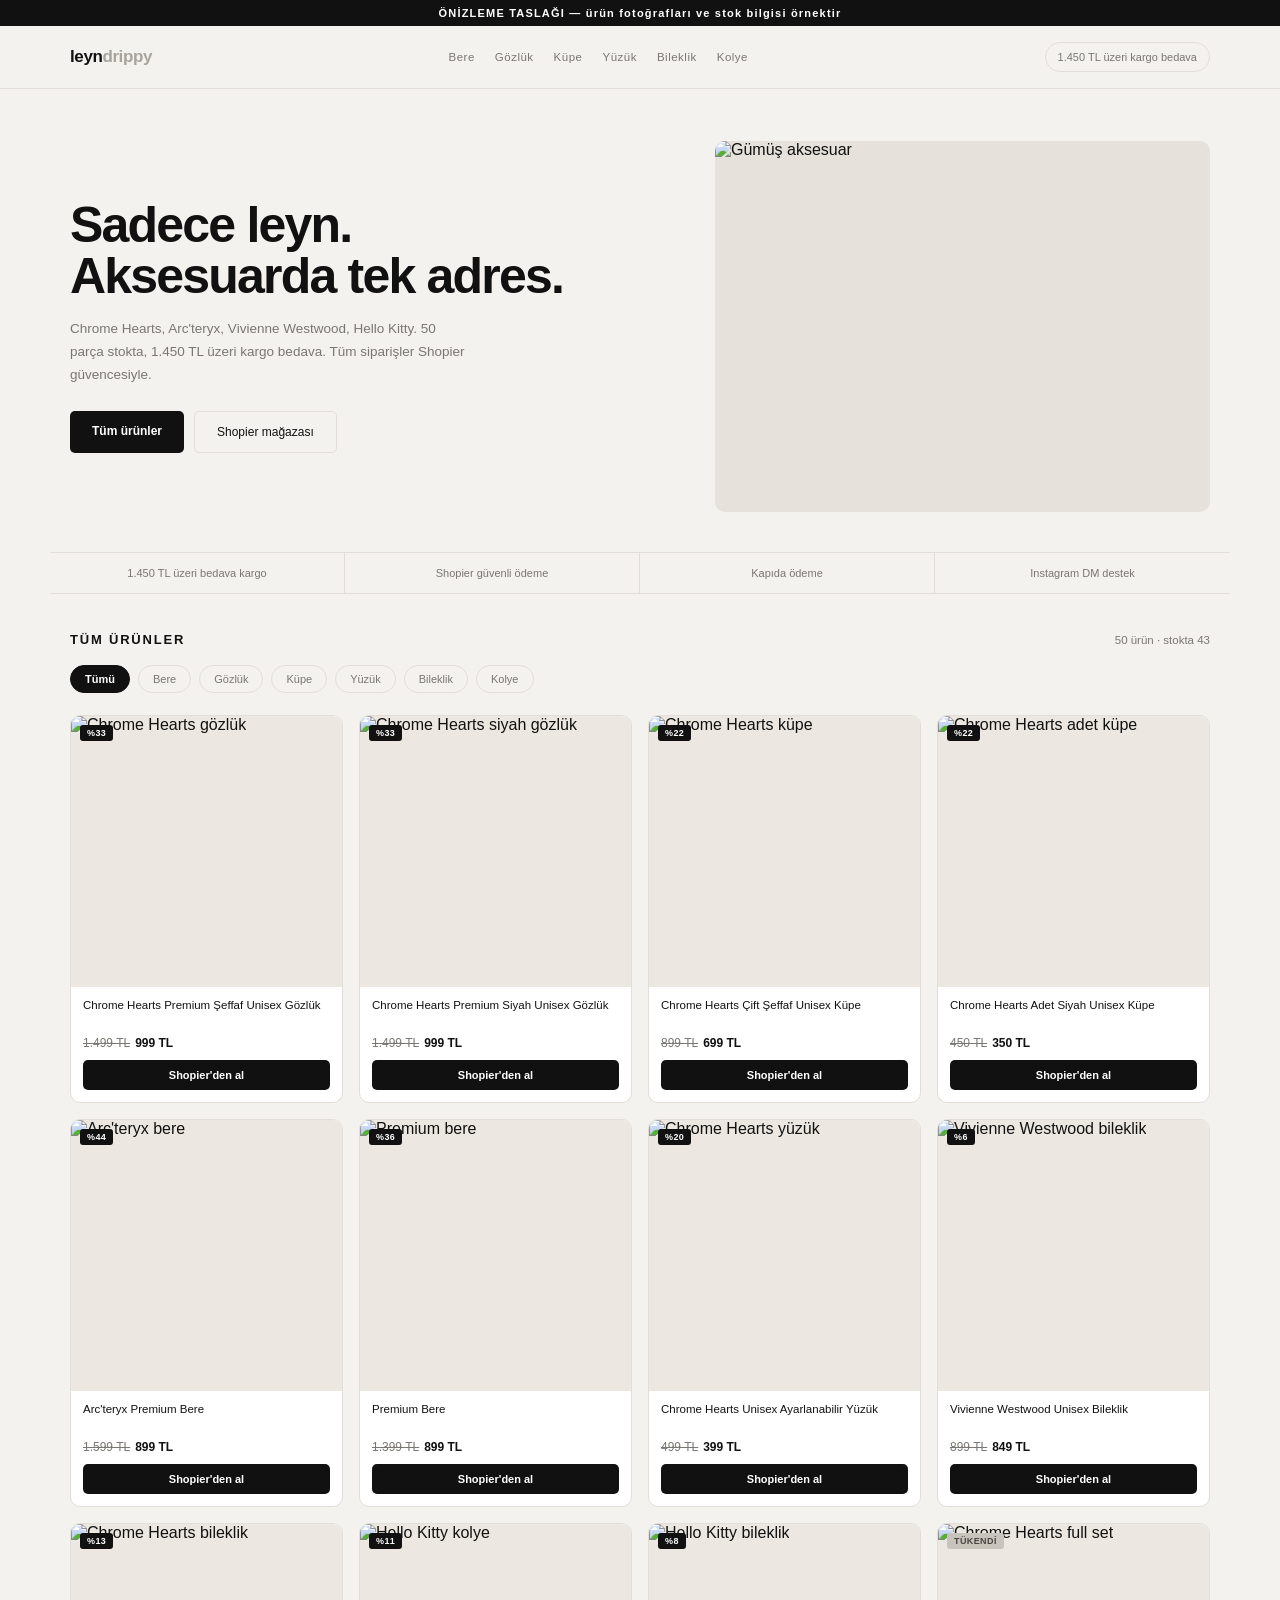
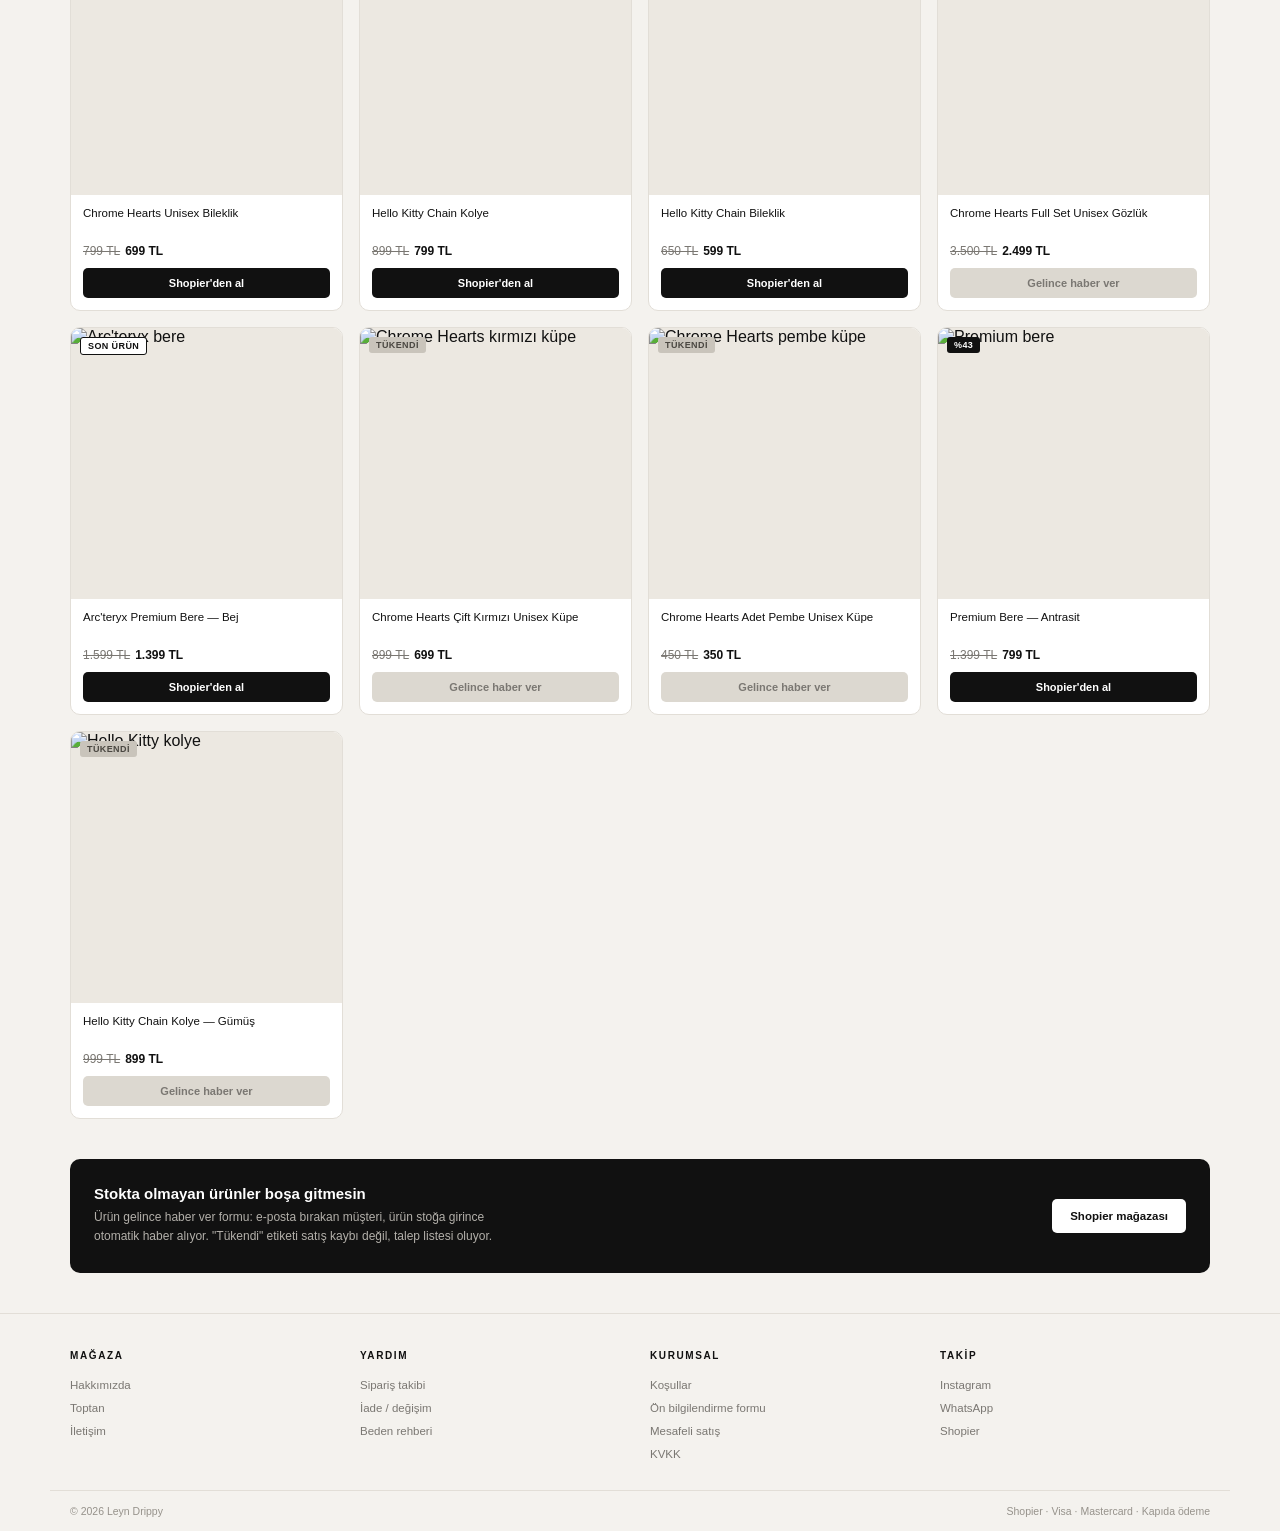
==== index.html @ f6c1fbea "Create index.html" ====
<!DOCTYPE html>
<html lang="tr">
<head>
<meta charset="UTF-8">
<meta name="viewport" content="width=device-width, initial-scale=1">
<title>Leyn Drippy — Aksesuar</title>
<meta name="description" content="Chrome Hearts, Arc'teryx ve Vivienne Westwood aksesuar. Bere, gözlük, küpe, yüzük, bileklik, kolye. 1.450 TL üzeri kargo bedava.">
<style>
  :root{--bg:#f4f2ee;--card:#ffffff;--tx:#111111;--mu:#7a7772;--ln:#e2ded7;--ac:#111111}
  *{margin:0;padding:0;box-sizing:border-box}
  body{background:var(--bg);color:var(--tx);font-family:'Helvetica Neue',Arial,sans-serif;-webkit-font-smoothing:antialiased}
  a{color:inherit;text-decoration:none}
  .demo{background:#111;color:#fff;text-align:center;font-size:11px;font-weight:600;letter-spacing:1.2px;padding:7px}
  header{position:sticky;top:0;z-index:50;background:rgba(244,242,238,.94);backdrop-filter:blur(10px);border-bottom:1px solid var(--ln)}
  .nav{max-width:1180px;margin:0 auto;padding:16px 20px;display:flex;align-items:center;justify-content:space-between;gap:16px}
  .logo{font-size:17px;font-weight:700;letter-spacing:-.4px}
  .logo i{font-style:normal;color:#a8a49c}
  .menu{display:flex;gap:20px;font-size:11.5px;color:var(--mu);letter-spacing:.5px}
  .menu a:hover{color:var(--tx)}
  .ship{font-size:11px;color:var(--mu);border:1px solid var(--ln);padding:8px 12px;border-radius:20px;white-space:nowrap}
  .hero{max-width:1180px;margin:0 auto;padding:52px 20px 40px;display:grid;grid-template-columns:1.1fr .9fr;gap:40px;align-items:center}
  .hero h1{font-size:clamp(30px,4.6vw,50px);line-height:1.02;letter-spacing:-1.8px;font-weight:700}
  .hero p{color:var(--mu);font-size:13.5px;line-height:1.7;margin-top:16px;max-width:400px}
  .hero-img{aspect-ratio:4/3;border-radius:10px;overflow:hidden;background:#e6e2db}
  .hero-img img{width:100%;height:100%;object-fit:cover}
  .strip{display:grid;grid-template-columns:repeat(4,1fr);border-top:1px solid var(--ln);border-bottom:1px solid var(--ln);max-width:1180px;margin:0 auto}
  .strip div{padding:14px 8px;text-align:center;font-size:11px;color:var(--mu);border-right:1px solid var(--ln)}
  .strip div:last-child{border:0}
  .wrap{max-width:1180px;margin:0 auto;padding:38px 20px 0}
  .bar{display:flex;justify-content:space-between;align-items:center;gap:12px;flex-wrap:wrap;margin-bottom:18px}
  .bar h2{font-size:13px;letter-spacing:1.8px;font-weight:700}
  .bar span{font-size:11.5px;color:var(--mu)}
  .chips{display:flex;gap:8px;flex-wrap:wrap;margin-bottom:22px}
  .chip{border:1px solid var(--ln);background:none;color:var(--mu);font-size:11px;padding:7px 14px;border-radius:20px;cursor:pointer;font-family:inherit}
  .chip.on{background:#111;color:#fff;border-color:#111;font-weight:600}
  .grid{display:grid;grid-template-columns:repeat(4,1fr);gap:16px}
  .card{background:var(--card);border:1px solid var(--ln);border-radius:10px;overflow:hidden;display:flex;flex-direction:column}
  .thumb{position:relative;aspect-ratio:1;background:#ece8e1;overflow:hidden}
  .thumb img{width:100%;height:100%;object-fit:cover;transition:transform .4s}
  .card:hover .thumb img{transform:scale(1.05)}
  .tag{position:absolute;top:9px;left:9px;font-size:9px;font-weight:800;letter-spacing:.4px;padding:3px 7px;border-radius:3px}
  .tag.d{background:#111;color:#fff}
  .tag.s{background:#fff;color:#111;border:1px solid #111}
  .tag.x{background:#c9c4bb;color:#4a4741}
  .cbody{padding:11px 12px 12px;display:flex;flex-direction:column;flex:1}
  .cname{font-size:11.5px;line-height:1.35;min-height:31px}
  .cprice{font-size:12px;margin-top:7px;color:var(--mu)}
  .cprice s{margin-right:5px}
  .cprice b{color:var(--tx);font-weight:700}
  .buy{margin-top:10px;display:block;text-align:center;background:#111;color:#fff;font-size:11px;font-weight:600;padding:9px;border-radius:5px}
  .buy:hover{background:#2c2c2c}
  .buy.off{background:#dcd8d0;color:#7a7772}
  .band{margin:40px 0;background:#111;color:#fff;border-radius:10px;padding:26px 24px;display:flex;justify-content:space-between;align-items:center;gap:20px;flex-wrap:wrap}
  .band h3{font-size:15px;margin-bottom:6px}
  .band p{font-size:12px;color:#b3b0aa;line-height:1.6;max-width:430px}
  .band a{background:#fff;color:#111;font-size:11.5px;font-weight:700;padding:11px 18px;border-radius:5px;white-space:nowrap}
  footer{border-top:1px solid var(--ln);margin-top:36px;padding:32px 0 0}
  .fcols{display:grid;grid-template-columns:repeat(4,1fr);gap:20px;font-size:11.5px;color:var(--mu);line-height:2;max-width:1180px;margin:0 auto;padding:0 20px}
  .fcols h4{color:var(--tx);font-size:10px;letter-spacing:1.6px;margin-bottom:8px}
  .fbot{max-width:1180px;margin:24px auto 0;padding:14px 20px;border-top:1px solid var(--ln);display:flex;justify-content:space-between;gap:12px;flex-wrap:wrap;font-size:10.5px;color:#96928b}
  @media(max-width:860px){.grid{grid-template-columns:repeat(2,1fr)}.menu{display:none}.hero{grid-template-columns:1fr;gap:24px;padding-top:34px}.strip{grid-template-columns:repeat(2,1fr)}.strip div:nth-child(2){border-right:0}.fcols{grid-template-columns:repeat(2,1fr)}}
</style>
</head>
<body>

<div class="demo">ÖNİZLEME TASLAĞI — ürün fotoğrafları ve stok bilgisi örnektir</div>

<header>
  <div class="nav">
    <div class="logo">leyn<i>drippy</i></div>
    <nav class="menu">
      <a href="#grid">Bere</a><a href="#grid">Gözlük</a><a href="#grid">Küpe</a><a href="#grid">Yüzük</a><a href="#grid">Bileklik</a><a href="#grid">Kolye</a>
    </nav>
    <span class="ship">1.450 TL üzeri kargo bedava</span>
  </div>
</header>

<section class="hero">
  <div>
    <h1>Sadece leyn.<br>Aksesuarda tek adres.</h1>
    <p>Chrome Hearts, Arc'teryx, Vivienne Westwood, Hello Kitty. 50 parça stokta, 1.450 TL üzeri kargo bedava. Tüm siparişler Shopier güvencesiyle.</p>
    <div style="display:flex;gap:10px;margin-top:24px;flex-wrap:wrap">
      <a href="#grid" style="background:#111;color:#fff;font-size:12px;font-weight:700;padding:13px 22px;border-radius:5px">Tüm ürünler</a>
      <a href="https://www.shopier.com/leyncreative" target="_blank" rel="noopener" style="border:1px solid var(--ln);color:#111;font-size:12px;padding:13px 22px;border-radius:5px">Shopier mağazası</a>
    </div>
  </div>
  <div class="hero-img"><img src="https://cdn11.bigcommerce.com/s-9saznil5k4/images/stencil/1280x1280/products/10207/28194/10001899__10036.1752683433.jpg?c=1" alt="Gümüş aksesuar"></div>
</section>

<div class="strip">
  <div>1.450 TL üzeri bedava kargo</div><div>Shopier güvenli ödeme</div><div>Kapıda ödeme</div><div>Instagram DM destek</div>
</div>

<div class="wrap" id="grid">
  <div class="bar"><h2>TÜM ÜRÜNLER</h2><span>50 ürün · stokta 43</span></div>
  <div class="chips">
    <button class="chip on" data-f="all">Tümü</button>
    <button class="chip" data-f="bere">Bere</button>
    <button class="chip" data-f="gozluk">Gözlük</button>
    <button class="chip" data-f="kupe">Küpe</button>
    <button class="chip" data-f="yuzuk">Yüzük</button>
    <button class="chip" data-f="bileklik">Bileklik</button>
    <button class="chip" data-f="kolye">Kolye</button>
  </div>

  <div class="grid" id="cards">

    <div class="card" data-cat="gozluk">
      <div class="thumb"><img src="https://images.squarespace-cdn.com/content/v1/5aa7182a1aef1d773b69638c/1568647961265-OGNOW0KFJ3L3K4H7K6UF/Kevin+Norris+Photography_Eyewear_.jpg" alt="Chrome Hearts gözlük"><span class="tag d">%33</span></div>
      <div class="cbody"><div class="cname">Chrome Hearts Premium Şeffaf Unisex Gözlük</div>
      <div class="cprice"><s>1.499 TL</s><b>999 TL</b></div>
      <a class="buy" href="https://www.shopier.com/leyncreative" target="_blank" rel="noopener">Shopier'den al</a></div>
    </div>

    <div class="card" data-cat="gozluk">
      <div class="thumb"><img src="https://images.unsplash.com/photo-1511499767150-a48a237f0083?w=700&q=80" alt="Chrome Hearts siyah gözlük"><span class="tag d">%33</span></div>
      <div class="cbody"><div class="cname">Chrome Hearts Premium Siyah Unisex Gözlük</div>
      <div class="cprice"><s>1.499 TL</s><b>999 TL</b></div>
      <a class="buy" href="https://www.shopier.com/leyncreative" target="_blank" rel="noopener">Shopier'den al</a></div>
    </div>

    <div class="card" data-cat="kupe">
      <div class="thumb"><img src="https://kinraden.com/cdn/shop/files/FORTRUTHEXTRASMALLEarring-SterlingSilver-03.jpg?v=1782212423&width=800" alt="Chrome Hearts küpe"><span class="tag d">%22</span></div>
      <div class="cbody"><div class="cname">Chrome Hearts Çift Şeffaf Unisex Küpe</div>
      <div class="cprice"><s>899 TL</s><b>699 TL</b></div>
      <a class="buy" href="https://www.shopier.com/leyncreative" target="_blank" rel="noopener">Shopier'den al</a></div>
    </div>

    <div class="card" data-cat="kupe">
      <div class="thumb"><img src="https://kinraden.com/cdn/shop/files/FORTRUTHEXTRASMALLEarring-SterlingSilver-03.jpg?v=1782212423&width=800" alt="Chrome Hearts adet küpe"><span class="tag d">%22</span></div>
      <div class="cbody"><div class="cname">Chrome Hearts Adet Siyah Unisex Küpe</div>
      <div class="cprice"><s>450 TL</s><b>350 TL</b></div>
      <a class="buy" href="https://www.shopier.com/leyncreative" target="_blank" rel="noopener">Shopier'den al</a></div>
    </div>

    <div class="card" data-cat="bere">
      <div class="thumb"><img src="https://www.neweracap.com/cdn/shop/files/60973654_KNIT_CASHMERECUFFLESSKN_NONLIC_BLK_R.jpg?v=1787249151&width=800" alt="Arc'teryx bere"><span class="tag d">%44</span></div>
      <div class="cbody"><div class="cname">Arc'teryx Premium Bere</div>
      <div class="cprice"><s>1.599 TL</s><b>899 TL</b></div>
      <a class="buy" href="https://www.shopier.com/leyncreative" target="_blank" rel="noopener">Shopier'den al</a></div>
    </div>

    <div class="card" data-cat="bere">
      <div class="thumb"><img src="https://static.nike.com/a/images/f_auto,cs_srgb/w_960,c_limit/86efa1b6-b48b-4733-91a5-3ff04ad4c4b3/5-cute-outfits-with-beanies-by-nike.jpg" alt="Premium bere"><span class="tag d">%36</span></div>
      <div class="cbody"><div class="cname">Premium Bere</div>
      <div class="cprice"><s>1.399 TL</s><b>899 TL</b></div>
      <a class="buy" href="https://www.shopier.com/leyncreative" target="_blank" rel="noopener">Shopier'den al</a></div>
    </div>

    <div class="card" data-cat="yuzuk">
      <div class="thumb"><img src="http://www.happygolicky.com/cdn/shop/products/Chunky_Wide_Ring2_6c023d55-6eac-4ee9-b731-604b564f534f_grande.jpg?v=1739473249" alt="Chrome Hearts yüzük"><span class="tag d">%20</span></div>
      <div class="cbody"><div class="cname">Chrome Hearts Unisex Ayarlanabilir Yüzük</div>
      <div class="cprice"><s>499 TL</s><b>399 TL</b></div>
      <a class="buy" href="https://www.shopier.com/leyncreative" target="_blank" rel="noopener">Shopier'den al</a></div>
    </div>

    <div class="card" data-cat="bileklik">
      <div class="thumb"><img src="https://cdn11.bigcommerce.com/s-9saznil5k4/images/stencil/1280x1280/products/10207/28194/10001899__10036.1752683433.jpg?c=1" alt="Vivienne Westwood bileklik"><span class="tag d">%6</span></div>
      <div class="cbody"><div class="cname">Vivienne Westwood Unisex Bileklik</div>
      <div class="cprice"><s>899 TL</s><b>849 TL</b></div>
      <a class="buy" href="https://www.shopier.com/leyncreative" target="_blank" rel="noopener">Shopier'den al</a></div>
    </div>

    <div class="card" data-cat="bileklik">
      <div class="thumb"><img src="https://cdn11.bigcommerce.com/s-9saznil5k4/images/stencil/1280x1280/products/10207/28194/10001899__10036.1752683433.jpg?c=1" alt="Chrome Hearts bileklik"><span class="tag d">%13</span></div>
      <div class="cbody"><div class="cname">Chrome Hearts Unisex Bileklik</div>
      <div class="cprice"><s>799 TL</s><b>699 TL</b></div>
      <a class="buy" href="https://www.shopier.com/leyncreative" target="_blank" rel="noopener">Shopier'den al</a></div>
    </div>

    <div class="card" data-cat="kolye">
      <div class="thumb"><img src="https://cdn.theograce.com/digital-asset/product/forever-photo-pendant-necklace-in-sterling-silver-8.jpg" alt="Hello Kitty kolye"><span class="tag d">%11</span></div>
      <div class="cbody"><div class="cname">Hello Kitty Chain Kolye</div>
      <div class="cprice"><s>899 TL</s><b>799 TL</b></div>
      <a class="buy" href="https://www.shopier.com/leyncreative" target="_blank" rel="noopener">Shopier'den al</a></div>
    </div>

    <div class="card" data-cat="bileklik">
      <div class="thumb"><img src="https://cdn11.bigcommerce.com/s-9saznil5k4/images/stencil/1280x1280/products/10207/28194/10001899__10036.1752683433.jpg?c=1" alt="Hello Kitty bileklik"><span class="tag d">%8</span></div>
      <div class="cbody"><div class="cname">Hello Kitty Chain Bileklik</div>
      <div class="cprice"><s>650 TL</s><b>599 TL</b></div>
      <a class="buy" href="https://www.shopier.com/leyncreative" target="_blank" rel="noopener">Shopier'den al</a></div>
    </div>

    <div class="card" data-cat="gozluk">
      <div class="thumb"><img src="https://images.unsplash.com/photo-1511499767150-a48a237f0083?w=700&q=80" alt="Chrome Hearts full set"><span class="tag x">TÜKENDİ</span></div>
      <div class="cbody"><div class="cname">Chrome Hearts Full Set Unisex Gözlük</div>
      <div class="cprice"><s>3.500 TL</s><b>2.499 TL</b></div>
      <a class="buy off" href="https://www.shopier.com/leyncreative" target="_blank" rel="noopener">Gelince haber ver</a></div>
    </div>

    <div class="card" data-cat="bere">
      <div class="thumb"><img src="https://www.neweracap.com/cdn/shop/files/60973654_KNIT_CASHMERECUFFLESSKN_NONLIC_BLK_R.jpg?v=1787249151&width=800" alt="Arc'teryx bere"><span class="tag s">SON ÜRÜN</span></div>
      <div class="cbody"><div class="cname">Arc'teryx Premium Bere — Bej</div>
      <div class="cprice"><s>1.599 TL</s><b>1.399 TL</b></div>
      <a class="buy" href="https://www.shopier.com/leyncreative" target="_blank" rel="noopener">Shopier'den al</a></div>
    </div>

    <div class="card" data-cat="kupe">
      <div class="thumb"><img src="https://kinraden.com/cdn/shop/files/FORTRUTHEXTRASMALLEarring-SterlingSilver-03.jpg?v=1782212423&width=800" alt="Chrome Hearts kırmızı küpe"><span class="tag x">TÜKENDİ</span></div>
      <div class="cbody"><div class="cname">Chrome Hearts Çift Kırmızı Unisex Küpe</div>
      <div class="cprice"><s>899 TL</s><b>699 TL</b></div>
      <a class="buy off" href="https://www.shopier.com/leyncreative" target="_blank" rel="noopener">Gelince haber ver</a></div>
    </div>

    <div class="card" data-cat="kupe">
      <div class="thumb"><img src="https://kinraden.com/cdn/shop/files/FORTRUTHEXTRASMALLEarring-SterlingSilver-03.jpg?v=1782212423&width=800" alt="Chrome Hearts pembe küpe"><span class="tag x">TÜKENDİ</span></div>
      <div class="cbody"><div class="cname">Chrome Hearts Adet Pembe Unisex Küpe</div>
      <div class="cprice"><s>450 TL</s><b>350 TL</b></div>
      <a class="buy off" href="https://www.shopier.com/leyncreative" target="_blank" rel="noopener">Gelince haber ver</a></div>
    </div>

    <div class="card" data-cat="bere">
      <div class="thumb"><img src="https://static.nike.com/a/images/f_auto,cs_srgb/w_960,c_limit/86efa1b6-b48b-4733-91a5-3ff04ad4c4b3/5-cute-outfits-with-beanies-by-nike.jpg" alt="Premium bere"><span class="tag d">%43</span></div>
      <div class="cbody"><div class="cname">Premium Bere — Antrasit</div>
      <div class="cprice"><s>1.399 TL</s><b>799 TL</b></div>
      <a class="buy" href="https://www.shopier.com/leyncreative" target="_blank" rel="noopener">Shopier'den al</a></div>
    </div>

    <div class="card" data-cat="kolye">
      <div class="thumb"><img src="https://cdn.theograce.com/digital-asset/product/forever-photo-pendant-necklace-in-sterling-silver-8.jpg" alt="Hello Kitty kolye"><span class="tag x">TÜKENDİ</span></div>
      <div class="cbody"><div class="cname">Hello Kitty Chain Kolye — Gümüş</div>
      <div class="cprice"><s>999 TL</s><b>899 TL</b></div>
      <a class="buy off" href="https://www.shopier.com/leyncreative" target="_blank" rel="noopener">Gelince haber ver</a></div>
    </div>

  </div>

  <div class="band">
    <div>
      <h3>Stokta olmayan ürünler boşa gitmesin</h3>
      <p>Ürün gelince haber ver formu: e-posta bırakan müşteri, ürün stoğa girince otomatik haber alıyor. "Tükendi" etiketi satış kaybı değil, talep listesi oluyor.</p>
    </div>
    <a href="https://www.shopier.com/leyncreative" target="_blank" rel="noopener">Shopier mağazası</a>
  </div>
</div>

<footer>
  <div class="fcols">
    <div><h4>MAĞAZA</h4>Hakkımızda<br>Toptan<br>İletişim</div>
    <div><h4>YARDIM</h4>Sipariş takibi<br>İade / değişim<br>Beden rehberi</div>
    <div><h4>KURUMSAL</h4>Koşullar<br>Ön bilgilendirme formu<br>Mesafeli satış<br>KVKK</div>
    <div><h4>TAKİP</h4>Instagram<br>WhatsApp<br>Shopier</div>
  </div>
  <div class="fbot"><span>© 2026 Leyn Drippy</span><span>Shopier · Visa · Mastercard · Kapıda ödeme</span></div>
</footer>

<script>
  document.querySelectorAll('.chip').forEach(function(ch){
    ch.onclick = function(){
      document.querySelectorAll('.chip').forEach(function(c){c.classList.remove('on')});
      ch.classList.add('on');
      var f = ch.dataset.f;
      document.querySelectorAll('.card').forEach(function(card){
        card.style.display = (f === 'all' || card.dataset.cat === f) ? '' : 'none';
      });
    };
  });
</script>
</body>
</html>
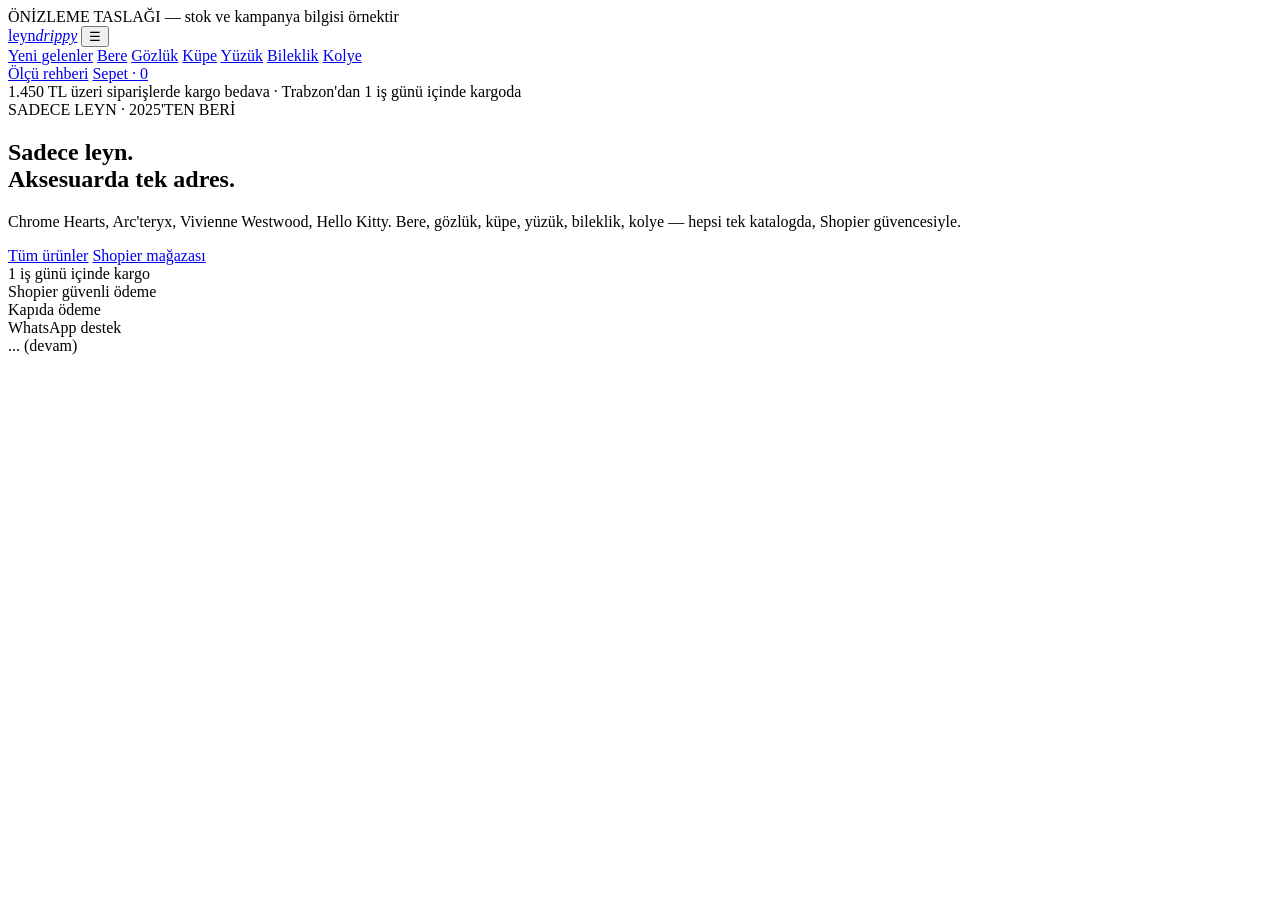
==== commit 3c1c5835: "Update index.html" ====
--- a/index.html
+++ b/index.html
@@ -3,259 +3,48 @@
 <head>
 <meta charset="UTF-8">
 <meta name="viewport" content="width=device-width, initial-scale=1">
-<title>Leyn Drippy — Aksesuar</title>
-<meta name="description" content="Chrome Hearts, Arc'teryx ve Vivienne Westwood aksesuar. Bere, gözlük, küpe, yüzük, bileklik, kolye. 1.450 TL üzeri kargo bedava.">
-<style>
-  :root{--bg:#f4f2ee;--card:#ffffff;--tx:#111111;--mu:#7a7772;--ln:#e2ded7;--ac:#111111}
-  *{margin:0;padding:0;box-sizing:border-box}
-  body{background:var(--bg);color:var(--tx);font-family:'Helvetica Neue',Arial,sans-serif;-webkit-font-smoothing:antialiased}
-  a{color:inherit;text-decoration:none}
-  .demo{background:#111;color:#fff;text-align:center;font-size:11px;font-weight:600;letter-spacing:1.2px;padding:7px}
-  header{position:sticky;top:0;z-index:50;background:rgba(244,242,238,.94);backdrop-filter:blur(10px);border-bottom:1px solid var(--ln)}
-  .nav{max-width:1180px;margin:0 auto;padding:16px 20px;display:flex;align-items:center;justify-content:space-between;gap:16px}
-  .logo{font-size:17px;font-weight:700;letter-spacing:-.4px}
-  .logo i{font-style:normal;color:#a8a49c}
-  .menu{display:flex;gap:20px;font-size:11.5px;color:var(--mu);letter-spacing:.5px}
-  .menu a:hover{color:var(--tx)}
-  .ship{font-size:11px;color:var(--mu);border:1px solid var(--ln);padding:8px 12px;border-radius:20px;white-space:nowrap}
-  .hero{max-width:1180px;margin:0 auto;padding:52px 20px 40px;display:grid;grid-template-columns:1.1fr .9fr;gap:40px;align-items:center}
-  .hero h1{font-size:clamp(30px,4.6vw,50px);line-height:1.02;letter-spacing:-1.8px;font-weight:700}
-  .hero p{color:var(--mu);font-size:13.5px;line-height:1.7;margin-top:16px;max-width:400px}
-  .hero-img{aspect-ratio:4/3;border-radius:10px;overflow:hidden;background:#e6e2db}
-  .hero-img img{width:100%;height:100%;object-fit:cover}
-  .strip{display:grid;grid-template-columns:repeat(4,1fr);border-top:1px solid var(--ln);border-bottom:1px solid var(--ln);max-width:1180px;margin:0 auto}
-  .strip div{padding:14px 8px;text-align:center;font-size:11px;color:var(--mu);border-right:1px solid var(--ln)}
-  .strip div:last-child{border:0}
-  .wrap{max-width:1180px;margin:0 auto;padding:38px 20px 0}
-  .bar{display:flex;justify-content:space-between;align-items:center;gap:12px;flex-wrap:wrap;margin-bottom:18px}
-  .bar h2{font-size:13px;letter-spacing:1.8px;font-weight:700}
-  .bar span{font-size:11.5px;color:var(--mu)}
-  .chips{display:flex;gap:8px;flex-wrap:wrap;margin-bottom:22px}
-  .chip{border:1px solid var(--ln);background:none;color:var(--mu);font-size:11px;padding:7px 14px;border-radius:20px;cursor:pointer;font-family:inherit}
-  .chip.on{background:#111;color:#fff;border-color:#111;font-weight:600}
-  .grid{display:grid;grid-template-columns:repeat(4,1fr);gap:16px}
-  .card{background:var(--card);border:1px solid var(--ln);border-radius:10px;overflow:hidden;display:flex;flex-direction:column}
-  .thumb{position:relative;aspect-ratio:1;background:#ece8e1;overflow:hidden}
-  .thumb img{width:100%;height:100%;object-fit:cover;transition:transform .4s}
-  .card:hover .thumb img{transform:scale(1.05)}
-  .tag{position:absolute;top:9px;left:9px;font-size:9px;font-weight:800;letter-spacing:.4px;padding:3px 7px;border-radius:3px}
-  .tag.d{background:#111;color:#fff}
-  .tag.s{background:#fff;color:#111;border:1px solid #111}
-  .tag.x{background:#c9c4bb;color:#4a4741}
-  .cbody{padding:11px 12px 12px;display:flex;flex-direction:column;flex:1}
-  .cname{font-size:11.5px;line-height:1.35;min-height:31px}
-  .cprice{font-size:12px;margin-top:7px;color:var(--mu)}
-  .cprice s{margin-right:5px}
-  .cprice b{color:var(--tx);font-weight:700}
-  .buy{margin-top:10px;display:block;text-align:center;background:#111;color:#fff;font-size:11px;font-weight:600;padding:9px;border-radius:5px}
-  .buy:hover{background:#2c2c2c}
-  .buy.off{background:#dcd8d0;color:#7a7772}
-  .band{margin:40px 0;background:#111;color:#fff;border-radius:10px;padding:26px 24px;display:flex;justify-content:space-between;align-items:center;gap:20px;flex-wrap:wrap}
-  .band h3{font-size:15px;margin-bottom:6px}
-  .band p{font-size:12px;color:#b3b0aa;line-height:1.6;max-width:430px}
-  .band a{background:#fff;color:#111;font-size:11.5px;font-weight:700;padding:11px 18px;border-radius:5px;white-space:nowrap}
-  footer{border-top:1px solid var(--ln);margin-top:36px;padding:32px 0 0}
-  .fcols{display:grid;grid-template-columns:repeat(4,1fr);gap:20px;font-size:11.5px;color:var(--mu);line-height:2;max-width:1180px;margin:0 auto;padding:0 20px}
-  .fcols h4{color:var(--tx);font-size:10px;letter-spacing:1.6px;margin-bottom:8px}
-  .fbot{max-width:1180px;margin:24px auto 0;padding:14px 20px;border-top:1px solid var(--ln);display:flex;justify-content:space-between;gap:12px;flex-wrap:wrap;font-size:10.5px;color:#96928b}
-  @media(max-width:860px){.grid{grid-template-columns:repeat(2,1fr)}.menu{display:none}.hero{grid-template-columns:1fr;gap:24px;padding-top:34px}.strip{grid-template-columns:repeat(2,1fr)}.strip div:nth-child(2){border-right:0}.fcols{grid-template-columns:repeat(2,1fr)}}
-</style>
+<title>leyn drippy — Chrome Hearts, Arc'teryx, Vivienne Westwood aksesuar</title>
+<meta name="description" content="Bere, gözlük, küpe, yüzük, bileklik, kolye. Chrome Hearts, Arc'teryx, Vivienne Westwood, Hello Kitty. 1.450 TL üzeri kargo bedava.">
+<link rel="stylesheet" href="assets/css/style.css">
 </head>
 <body>
 
-<div class="demo">ÖNİZLEME TASLAĞI — ürün fotoğrafları ve stok bilgisi örnektir</div>
+<div class="demo">ÖNİZLEME TASLAĞI — stok ve kampanya bilgisi örnektir</div>
 
 <header>
   <div class="nav">
-    <div class="logo">leyn<i>drippy</i></div>
+    <a class="logo" href="index.html">leyn<i>drippy</i></a>
+    <button class="burger">☰</button>
     <nav class="menu">
-      <a href="#grid">Bere</a><a href="#grid">Gözlük</a><a href="#grid">Küpe</a><a href="#grid">Yüzük</a><a href="#grid">Bileklik</a><a href="#grid">Kolye</a>
+      <a href="urunler.html">Yeni gelenler</a>
+      <a href="urunler.html">Bere</a>
+      <a href="urunler.html">Gözlük</a>
+      <a href="urunler.html">Küpe</a>
+      <a href="urunler.html">Yüzük</a>
+      <a href="urunler.html">Bileklik</a>
+      <a href="urunler.html">Kolye</a>
     </nav>
-    <span class="ship">1.450 TL üzeri kargo bedava</span>
+    <div class="acts">
+      <a href="olcu-rehberi.html">Ölçü rehberi</a>
+      <a class="cart" href="#">Sepet · <span id="cnt">0</span></a>
+    </div>
   </div>
 </header>
 
+<div class="topbar">1.450 TL üzeri siparişlerde kargo bedava · Trabzon'dan 1 iş günü içinde kargoda</div>
+
 <section class="hero">
-  <div>
+  <div class="hero-txt">
+    <div class="kick">SADECE LEYN · 2025'TEN BERİ</div>
     <h1>Sadece leyn.<br>Aksesuarda tek adres.</h1>
-    <p>Chrome Hearts, Arc'teryx, Vivienne Westwood, Hello Kitty. 50 parça stokta, 1.450 TL üzeri kargo bedava. Tüm siparişler Shopier güvencesiyle.</p>
-    <div style="display:flex;gap:10px;margin-top:24px;flex-wrap:wrap">
-      <a href="#grid" style="background:#111;color:#fff;font-size:12px;font-weight:700;padding:13px 22px;border-radius:5px">Tüm ürünler</a>
-      <a href="https://www.shopier.com/leyncreative" target="_blank" rel="noopener" style="border:1px solid var(--ln);color:#111;font-size:12px;padding:13px 22px;border-radius:5px">Shopier mağazası</a>
+    <p>Chrome Hearts, Arc'teryx, Vivienne Westwood, Hello Kitty. Bere, gözlük, küpe, yüzük, bileklik, kolye — hepsi tek katalogda, Shopier güvencesiyle.</p>
+    <div class="btns">
+      <a class="btn btn-p" href="urunler.html">Tüm ürünler</a>
+      <a class="btn btn-s" href="https://www.shopier.com/leyncreative" target="_blank" rel="noopener">Shopier mağazası</a>
     </div>
   </div>
-  <div class="hero-img"><img src="https://cdn11.bigcommerce.com/s-9saznil5k4/images/stencil/1280x1280/products/10207/28194/10001899__10036.1752683433.jpg?c=1" alt="Gümüş aksesuar"></div>
+  <div class="hero-img" style="background-image:url('https://cdn.shopier.app/pictures_large/leyncreative_2fea597671fa8aac687c64fa252d88c7.png')"></div>
 </section>
 
-<div class="strip">
-  <div>1.450 TL üzeri bedava kargo</div><div>Shopier güvenli ödeme</div><div>Kapıda ödeme</div><div>Instagram DM destek</div>
-</div>
-
-<div class="wrap" id="grid">
-  <div class="bar"><h2>TÜM ÜRÜNLER</h2><span>50 ürün · stokta 43</span></div>
-  <div class="chips">
-    <button class="chip on" data-f="all">Tümü</button>
-    <button class="chip" data-f="bere">Bere</button>
-    <button class="chip" data-f="gozluk">Gözlük</button>
-    <button class="chip" data-f="kupe">Küpe</button>
-    <button class="chip" data-f="yuzuk">Yüzük</button>
-    <button class="chip" data-f="bileklik">Bileklik</button>
-    <button class="chip" data-f="kolye">Kolye</button>
-  </div>
-
-  <div class="grid" id="cards">
-
-    <div class="card" data-cat="gozluk">
-      <div class="thumb"><img src="https://images.squarespace-cdn.com/content/v1/5aa7182a1aef1d773b69638c/1568647961265-OGNOW0KFJ3L3K4H7K6UF/Kevin+Norris+Photography_Eyewear_.jpg" alt="Chrome Hearts gözlük"><span class="tag d">%33</span></div>
-      <div class="cbody"><div class="cname">Chrome Hearts Premium Şeffaf Unisex Gözlük</div>
-      <div class="cprice"><s>1.499 TL</s><b>999 TL</b></div>
-      <a class="buy" href="https://www.shopier.com/leyncreative" target="_blank" rel="noopener">Shopier'den al</a></div>
-    </div>
-
-    <div class="card" data-cat="gozluk">
-      <div class="thumb"><img src="https://images.unsplash.com/photo-1511499767150-a48a237f0083?w=700&q=80" alt="Chrome Hearts siyah gözlük"><span class="tag d">%33</span></div>
-      <div class="cbody"><div class="cname">Chrome Hearts Premium Siyah Unisex Gözlük</div>
-      <div class="cprice"><s>1.499 TL</s><b>999 TL</b></div>
-      <a class="buy" href="https://www.shopier.com/leyncreative" target="_blank" rel="noopener">Shopier'den al</a></div>
-    </div>
-
-    <div class="card" data-cat="kupe">
-      <div class="thumb"><img src="https://kinraden.com/cdn/shop/files/FORTRUTHEXTRASMALLEarring-SterlingSilver-03.jpg?v=1782212423&width=800" alt="Chrome Hearts küpe"><span class="tag d">%22</span></div>
-      <div class="cbody"><div class="cname">Chrome Hearts Çift Şeffaf Unisex Küpe</div>
-      <div class="cprice"><s>899 TL</s><b>699 TL</b></div>
-      <a class="buy" href="https://www.shopier.com/leyncreative" target="_blank" rel="noopener">Shopier'den al</a></div>
-    </div>
-
-    <div class="card" data-cat="kupe">
-      <div class="thumb"><img src="https://kinraden.com/cdn/shop/files/FORTRUTHEXTRASMALLEarring-SterlingSilver-03.jpg?v=1782212423&width=800" alt="Chrome Hearts adet küpe"><span class="tag d">%22</span></div>
-      <div class="cbody"><div class="cname">Chrome Hearts Adet Siyah Unisex Küpe</div>
-      <div class="cprice"><s>450 TL</s><b>350 TL</b></div>
-      <a class="buy" href="https://www.shopier.com/leyncreative" target="_blank" rel="noopener">Shopier'den al</a></div>
-    </div>
-
-    <div class="card" data-cat="bere">
-      <div class="thumb"><img src="https://www.neweracap.com/cdn/shop/files/60973654_KNIT_CASHMERECUFFLESSKN_NONLIC_BLK_R.jpg?v=1787249151&width=800" alt="Arc'teryx bere"><span class="tag d">%44</span></div>
-      <div class="cbody"><div class="cname">Arc'teryx Premium Bere</div>
-      <div class="cprice"><s>1.599 TL</s><b>899 TL</b></div>
-      <a class="buy" href="https://www.shopier.com/leyncreative" target="_blank" rel="noopener">Shopier'den al</a></div>
-    </div>
-
-    <div class="card" data-cat="bere">
-      <div class="thumb"><img src="https://static.nike.com/a/images/f_auto,cs_srgb/w_960,c_limit/86efa1b6-b48b-4733-91a5-3ff04ad4c4b3/5-cute-outfits-with-beanies-by-nike.jpg" alt="Premium bere"><span class="tag d">%36</span></div>
-      <div class="cbody"><div class="cname">Premium Bere</div>
-      <div class="cprice"><s>1.399 TL</s><b>899 TL</b></div>
-      <a class="buy" href="https://www.shopier.com/leyncreative" target="_blank" rel="noopener">Shopier'den al</a></div>
-    </div>
-
-    <div class="card" data-cat="yuzuk">
-      <div class="thumb"><img src="http://www.happygolicky.com/cdn/shop/products/Chunky_Wide_Ring2_6c023d55-6eac-4ee9-b731-604b564f534f_grande.jpg?v=1739473249" alt="Chrome Hearts yüzük"><span class="tag d">%20</span></div>
-      <div class="cbody"><div class="cname">Chrome Hearts Unisex Ayarlanabilir Yüzük</div>
-      <div class="cprice"><s>499 TL</s><b>399 TL</b></div>
-      <a class="buy" href="https://www.shopier.com/leyncreative" target="_blank" rel="noopener">Shopier'den al</a></div>
-    </div>
-
-    <div class="card" data-cat="bileklik">
-      <div class="thumb"><img src="https://cdn11.bigcommerce.com/s-9saznil5k4/images/stencil/1280x1280/products/10207/28194/10001899__10036.1752683433.jpg?c=1" alt="Vivienne Westwood bileklik"><span class="tag d">%6</span></div>
-      <div class="cbody"><div class="cname">Vivienne Westwood Unisex Bileklik</div>
-      <div class="cprice"><s>899 TL</s><b>849 TL</b></div>
-      <a class="buy" href="https://www.shopier.com/leyncreative" target="_blank" rel="noopener">Shopier'den al</a></div>
-    </div>
-
-    <div class="card" data-cat="bileklik">
-      <div class="thumb"><img src="https://cdn11.bigcommerce.com/s-9saznil5k4/images/stencil/1280x1280/products/10207/28194/10001899__10036.1752683433.jpg?c=1" alt="Chrome Hearts bileklik"><span class="tag d">%13</span></div>
-      <div class="cbody"><div class="cname">Chrome Hearts Unisex Bileklik</div>
-      <div class="cprice"><s>799 TL</s><b>699 TL</b></div>
-      <a class="buy" href="https://www.shopier.com/leyncreative" target="_blank" rel="noopener">Shopier'den al</a></div>
-    </div>
-
-    <div class="card" data-cat="kolye">
-      <div class="thumb"><img src="https://cdn.theograce.com/digital-asset/product/forever-photo-pendant-necklace-in-sterling-silver-8.jpg" alt="Hello Kitty kolye"><span class="tag d">%11</span></div>
-      <div class="cbody"><div class="cname">Hello Kitty Chain Kolye</div>
-      <div class="cprice"><s>899 TL</s><b>799 TL</b></div>
-      <a class="buy" href="https://www.shopier.com/leyncreative" target="_blank" rel="noopener">Shopier'den al</a></div>
-    </div>
-
-    <div class="card" data-cat="bileklik">
-      <div class="thumb"><img src="https://cdn11.bigcommerce.com/s-9saznil5k4/images/stencil/1280x1280/products/10207/28194/10001899__10036.1752683433.jpg?c=1" alt="Hello Kitty bileklik"><span class="tag d">%8</span></div>
-      <div class="cbody"><div class="cname">Hello Kitty Chain Bileklik</div>
-      <div class="cprice"><s>650 TL</s><b>599 TL</b></div>
-      <a class="buy" href="https://www.shopier.com/leyncreative" target="_blank" rel="noopener">Shopier'den al</a></div>
-    </div>
-
-    <div class="card" data-cat="gozluk">
-      <div class="thumb"><img src="https://images.unsplash.com/photo-1511499767150-a48a237f0083?w=700&q=80" alt="Chrome Hearts full set"><span class="tag x">TÜKENDİ</span></div>
-      <div class="cbody"><div class="cname">Chrome Hearts Full Set Unisex Gözlük</div>
-      <div class="cprice"><s>3.500 TL</s><b>2.499 TL</b></div>
-      <a class="buy off" href="https://www.shopier.com/leyncreative" target="_blank" rel="noopener">Gelince haber ver</a></div>
-    </div>
-
-    <div class="card" data-cat="bere">
-      <div class="thumb"><img src="https://www.neweracap.com/cdn/shop/files/60973654_KNIT_CASHMERECUFFLESSKN_NONLIC_BLK_R.jpg?v=1787249151&width=800" alt="Arc'teryx bere"><span class="tag s">SON ÜRÜN</span></div>
-      <div class="cbody"><div class="cname">Arc'teryx Premium Bere — Bej</div>
-      <div class="cprice"><s>1.599 TL</s><b>1.399 TL</b></div>
-      <a class="buy" href="https://www.shopier.com/leyncreative" target="_blank" rel="noopener">Shopier'den al</a></div>
-    </div>
-
-    <div class="card" data-cat="kupe">
-      <div class="thumb"><img src="https://kinraden.com/cdn/shop/files/FORTRUTHEXTRASMALLEarring-SterlingSilver-03.jpg?v=1782212423&width=800" alt="Chrome Hearts kırmızı küpe"><span class="tag x">TÜKENDİ</span></div>
-      <div class="cbody"><div class="cname">Chrome Hearts Çift Kırmızı Unisex Küpe</div>
-      <div class="cprice"><s>899 TL</s><b>699 TL</b></div>
-      <a class="buy off" href="https://www.shopier.com/leyncreative" target="_blank" rel="noopener">Gelince haber ver</a></div>
-    </div>
-
-    <div class="card" data-cat="kupe">
-      <div class="thumb"><img src="https://kinraden.com/cdn/shop/files/FORTRUTHEXTRASMALLEarring-SterlingSilver-03.jpg?v=1782212423&width=800" alt="Chrome Hearts pembe küpe"><span class="tag x">TÜKENDİ</span></div>
-      <div class="cbody"><div class="cname">Chrome Hearts Adet Pembe Unisex Küpe</div>
-      <div class="cprice"><s>450 TL</s><b>350 TL</b></div>
-      <a class="buy off" href="https://www.shopier.com/leyncreative" target="_blank" rel="noopener">Gelince haber ver</a></div>
-    </div>
-
-    <div class="card" data-cat="bere">
-      <div class="thumb"><img src="https://static.nike.com/a/images/f_auto,cs_srgb/w_960,c_limit/86efa1b6-b48b-4733-91a5-3ff04ad4c4b3/5-cute-outfits-with-beanies-by-nike.jpg" alt="Premium bere"><span class="tag d">%43</span></div>
-      <div class="cbody"><div class="cname">Premium Bere — Antrasit</div>
-      <div class="cprice"><s>1.399 TL</s><b>799 TL</b></div>
-      <a class="buy" href="https://www.shopier.com/leyncreative" target="_blank" rel="noopener">Shopier'den al</a></div>
-    </div>
-
-    <div class="card" data-cat="kolye">
-      <div class="thumb"><img src="https://cdn.theograce.com/digital-asset/product/forever-photo-pendant-necklace-in-sterling-silver-8.jpg" alt="Hello Kitty kolye"><span class="tag x">TÜKENDİ</span></div>
-      <div class="cbody"><div class="cname">Hello Kitty Chain Kolye — Gümüş</div>
-      <div class="cprice"><s>999 TL</s><b>899 TL</b></div>
-      <a class="buy off" href="https://www.shopier.com/leyncreative" target="_blank" rel="noopener">Gelince haber ver</a></div>
-    </div>
-
-  </div>
-
-  <div class="band">
-    <div>
-      <h3>Stokta olmayan ürünler boşa gitmesin</h3>
-      <p>Ürün gelince haber ver formu: e-posta bırakan müşteri, ürün stoğa girince otomatik haber alıyor. "Tükendi" etiketi satış kaybı değil, talep listesi oluyor.</p>
-    </div>
-    <a href="https://www.shopier.com/leyncreative" target="_blank" rel="noopener">Shopier mağazası</a>
-  </div>
-</div>
-
-<footer>
-  <div class="fcols">
-    <div><h4>MAĞAZA</h4>Hakkımızda<br>Toptan<br>İletişim</div>
-    <div><h4>YARDIM</h4>Sipariş takibi<br>İade / değişim<br>Beden rehberi</div>
-    <div><h4>KURUMSAL</h4>Koşullar<br>Ön bilgilendirme formu<br>Mesafeli satış<br>KVKK</div>
-    <div><h4>TAKİP</h4>Instagram<br>WhatsApp<br>Shopier</div>
-  </div>
-  <div class="fbot"><span>© 2026 Leyn Drippy</span><span>Shopier · Visa · Mastercard · Kapıda ödeme</span></div>
-</footer>
-
-<script>
-  document.querySelectorAll('.chip').forEach(function(ch){
-    ch.onclick = function(){
-      document.querySelectorAll('.chip').forEach(function(c){c.classList.remove('on')});
-      ch.classList.add('on');
-      var f = ch.dataset.f;
-      document.querySelectorAll('.card').forEach(function(card){
-        card.style.display = (f === 'all' || card.dataset.cat === f) ? '' : 'none';
-      });
-    };
-  });
-</script>
-</body>
-</html>
+<div class="usp"><div>1 iş günü içinde kargo</div><div>Shopier güvenli ödeme</div><div>Kapıda ödeme</div><div>WhatsApp destek</div></div>
+... (devam)
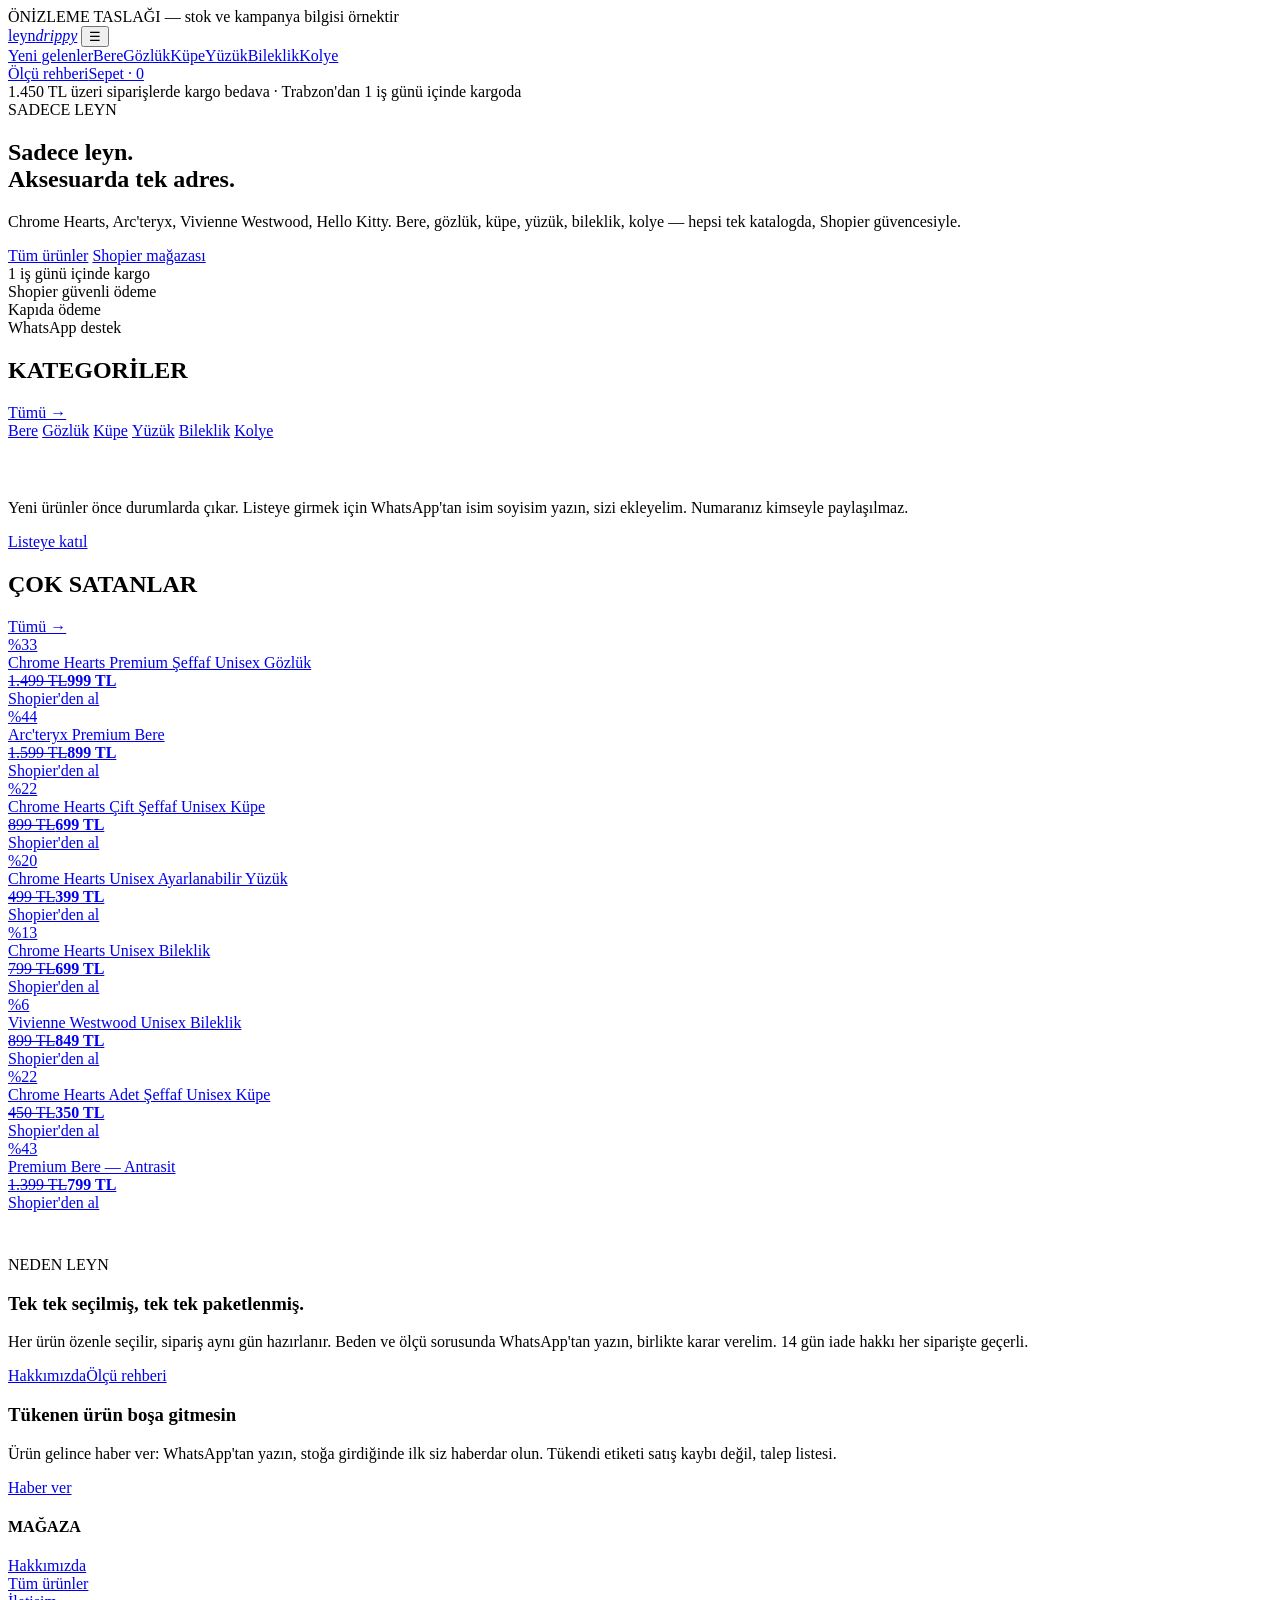
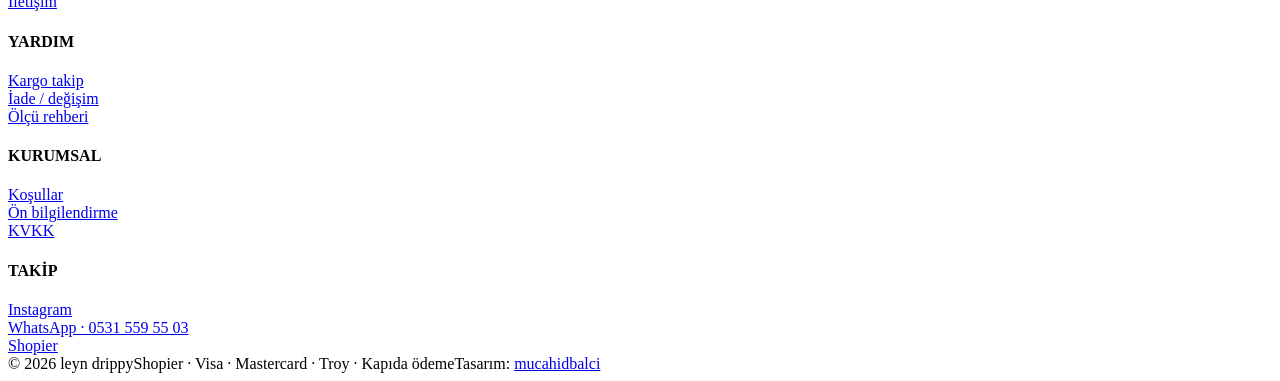
==== commit eadd6438: "Update index.html" ====
--- a/index.html
+++ b/index.html
@@ -16,18 +16,9 @@
     <a class="logo" href="index.html">leyn<i>drippy</i></a>
     <button class="burger">☰</button>
     <nav class="menu">
-      <a href="urunler.html">Yeni gelenler</a>
-      <a href="urunler.html">Bere</a>
-      <a href="urunler.html">Gözlük</a>
-      <a href="urunler.html">Küpe</a>
-      <a href="urunler.html">Yüzük</a>
-      <a href="urunler.html">Bileklik</a>
-      <a href="urunler.html">Kolye</a>
+      <a href="urunler.html">Yeni gelenler</a><a href="urunler.html">Bere</a><a href="urunler.html">Gözlük</a><a href="urunler.html">Küpe</a><a href="urunler.html">Yüzük</a><a href="urunler.html">Bileklik</a><a href="urunler.html">Kolye</a>
     </nav>
-    <div class="acts">
-      <a href="olcu-rehberi.html">Ölçü rehberi</a>
-      <a class="cart" href="#">Sepet · <span id="cnt">0</span></a>
-    </div>
+    <div class="acts"><a href="olcu-rehberi.html">Ölçü rehberi</a><a class="cart" href="#">Sepet · <span id="cnt">0</span></a></div>
   </div>
 </header>
 
@@ -35,7 +26,7 @@
 
 <section class="hero">
   <div class="hero-txt">
-    <div class="kick">SADECE LEYN · 2025'TEN BERİ</div>
+    <div class="kick">SADECE LEYN</div>
     <h1>Sadece leyn.<br>Aksesuarda tek adres.</h1>
     <p>Chrome Hearts, Arc'teryx, Vivienne Westwood, Hello Kitty. Bere, gözlük, küpe, yüzük, bileklik, kolye — hepsi tek katalogda, Shopier güvencesiyle.</p>
     <div class="btns">
@@ -47,4 +38,72 @@
 </section>
 
 <div class="usp"><div>1 iş günü içinde kargo</div><div>Shopier güvenli ödeme</div><div>Kapıda ödeme</div><div>WhatsApp destek</div></div>
-... (devam)
+
+<div class="wrap">
+  <div class="sec">
+    <div class="sec-h"><h2>KATEGORİLER</h2><a href="urunler.html">Tümü →</a></div>
+    <div class="tiles">
+      <a class="tile" href="urunler.html"><img src="https://cdn.shopier.app/pictures_mid/leyncreative_1cbf4371ae7a877594c63237538c7de2.png" alt=""><span>Bere</span></a>
+      <a class="tile" href="urunler.html"><img src="https://cdn.shopier.app/pictures_mid/leyncreative_cce4007843b385ed92d79abda1f4ea9d.png" alt=""><span>Gözlük</span></a>
+      <a class="tile" href="urunler.html"><img src="https://cdn.shopier.app/pictures_mid/leyncreative_5b81a07f330185decd7b1f3c2832d7d5.png" alt=""><span>Küpe</span></a>
+      <a class="tile" href="urunler.html"><img src="https://cdn.shopier.app/pictures_mid/leyncreative_92337abd20892f85588a9c27b826bb15.png" alt=""><span>Yüzük</span></a>
+      <a class="tile" href="urunler.html"><img src="https://cdn.shopier.app/pictures_mid/leyncreative_2d8934f8ffb5c287b520d7a0c6345e87.png" alt=""><span>Bileklik</span></a>
+      <a class="tile" href="urunler.html"><img src="https://cdn.shopier.app/pictures_mid/leyncreative_3f167aaf11bc9de8ca1c1ed8e8807ff0.png" alt=""><span>Kolye</span></a>
+    </div>
+  </div>
+
+  <div class="band dark">
+    <div>
+      <h3 style="color:#fff">WhatsApp durum listemiz</h3>
+      <p>Yeni ürünler önce durumlarda çıkar. Listeye girmek için WhatsApp'tan isim soyisim yazın, sizi ekleyelim. Numaranız kimseyle paylaşılmaz.</p>
+    </div>
+    <a class="btn btn-c" href="https://wa.me/905315595503?text=Merhaba%2C%20durum%20listesine%20kat%C4%B1lmak%20istiyorum.%20%C4%B0sim%20soyisim%3A%20" target="_blank" rel="noopener">Listeye katıl</a>
+  </div>
+
+  <div class="sec">
+    <div class="sec-h"><h2>ÇOK SATANLAR</h2><a href="urunler.html">Tümü →</a></div>
+    <div class="grid">
+      <a class="card" href="urun.html"><div class="thumb"><img src="https://cdn.shopier.app/pictures_mid/leyncreative_2fea597671fa8aac687c64fa252d88c7.png" alt=""><span class="tag d">%33</span></div><div class="cbody"><div class="cname">Chrome Hearts Premium Şeffaf Unisex Gözlük</div><div class="cprice"><s>1.499 TL</s><b>999 TL</b></div><a class="buy" href="https://www.shopier.com/leyncreative/51889722" target="_blank" rel="noopener">Shopier'den al</a></div></a>
+      <a class="card" href="urun.html"><div class="thumb"><img src="https://cdn.shopier.app/pictures_mid/leyncreative_1cbf4371ae7a877594c63237538c7de2.png" alt=""><span class="tag d">%44</span></div><div class="cbody"><div class="cname">Arc'teryx Premium Bere</div><div class="cprice"><s>1.599 TL</s><b>899 TL</b></div><a class="buy" href="https://www.shopier.com/leyncreative/52324167" target="_blank" rel="noopener">Shopier'den al</a></div></a>
+      <a class="card" href="urun.html"><div class="thumb"><img src="https://cdn.shopier.app/pictures_mid/leyncreative_5b81a07f330185decd7b1f3c2832d7d5.png" alt=""><span class="tag d">%22</span></div><div class="cbody"><div class="cname">Chrome Hearts Çift Şeffaf Unisex Küpe</div><div class="cprice"><s>899 TL</s><b>699 TL</b></div><a class="buy" href="https://www.shopier.com/leyncreative/51758455" target="_blank" rel="noopener">Shopier'den al</a></div></a>
+      <a class="card" href="urun.html"><div class="thumb"><img src="https://cdn.shopier.app/pictures_mid/leyncreative_92337abd20892f85588a9c27b826bb15.png" alt=""><span class="tag d">%20</span></div><div class="cbody"><div class="cname">Chrome Hearts Unisex Ayarlanabilir Yüzük</div><div class="cprice"><s>499 TL</s><b>399 TL</b></div><a class="buy" href="https://www.shopier.com/leyncreative/51789252" target="_blank" rel="noopener">Shopier'den al</a></div></a>
+      <a class="card" href="urun.html"><div class="thumb"><img src="https://cdn.shopier.app/pictures_mid/leyncreative_2d8934f8ffb5c287b520d7a0c6345e87.png" alt=""><span class="tag d">%13</span></div><div class="cbody"><div class="cname">Chrome Hearts Unisex Bileklik</div><div class="cprice"><s>799 TL</s><b>699 TL</b></div><a class="buy" href="https://www.shopier.com/leyncreative/51768497" target="_blank" rel="noopener">Shopier'den al</a></div></a>
+      <a class="card" href="urun.html"><div class="thumb"><img src="https://cdn.shopier.app/pictures_mid/leyncreative_1d170d59afdbbaffdf7fa54c1c3e2694.png" alt=""><span class="tag d">%6</span></div><div class="cbody"><div class="cname">Vivienne Westwood Unisex Bileklik</div><div class="cprice"><s>899 TL</s><b>849 TL</b></div><a class="buy" href="https://www.shopier.com/leyncreative/51768513" target="_blank" rel="noopener">Shopier'den al</a></div></a>
+      <a class="card" href="urun.html"><div class="thumb"><img src="https://cdn.shopier.app/pictures_mid/leyncreative_e0599b17d12f04009b396119c21503b6.png" alt=""><span class="tag d">%22</span></div><div class="cbody"><div class="cname">Chrome Hearts Adet Şeffaf Unisex Küpe</div><div class="cprice"><s>450 TL</s><b>350 TL</b></div><a class="buy" href="https://www.shopier.com/leyncreative/51759825" target="_blank" rel="noopener">Shopier'den al</a></div></a>
+      <a class="card" href="urun.html"><div class="thumb"><img src="https://cdn.shopier.app/pictures_mid/leyncreative_e37e795974bd13eae9f57579db1facc1.png" alt=""><span class="tag d">%43</span></div><div class="cbody"><div class="cname">Premium Bere — Antrasit</div><div class="cprice"><s>1.399 TL</s><b>799 TL</b></div><a class="buy" href="https://www.shopier.com/leyncreative/51840467" target="_blank" rel="noopener">Shopier'den al</a></div></a>
+    </div>
+  </div>
+
+  <div class="split" style="margin-top:44px">
+    <div class="split-img" style="background-image:url('https://cdn.shopier.app/pictures_large/leyncreative_3f167aaf11bc9de8ca1c1ed8e8807ff0.png')"></div>
+    <div class="split-txt">
+      <div class="kick">NEDEN LEYN</div>
+      <h3>Tek tek seçilmiş, tek tek paketlenmiş.</h3>
+      <p>Her ürün özenle seçilir, sipariş aynı gün hazırlanır. Beden ve ölçü sorusunda WhatsApp'tan yazın, birlikte karar verelim. 14 gün iade hakkı her siparişte geçerli.</p>
+      <div class="btns"><a class="btn btn-p" href="hakkimizda.html">Hakkımızda</a><a class="btn btn-s" href="olcu-rehberi.html">Ölçü rehberi</a></div>
+    </div>
+  </div>
+
+  <div class="band">
+    <div>
+      <h3>Tükenen ürün boşa gitmesin</h3>
+      <p>Ürün gelince haber ver: WhatsApp'tan yazın, stoğa girdiğinde ilk siz haberdar olun. Tükendi etiketi satış kaybı değil, talep listesi.</p>
+    </div>
+    <a class="btn btn-p" href="https://wa.me/905315595503?text=Merhaba%2C%20t%C3%BCkenen%20bir%20%C3%BCr%C3%BCn%20i%C3%A7in%20haber%20almak%20istiyorum" target="_blank" rel="noopener">Haber ver</a>
+  </div>
+</div>
+
+<footer>
+  <div class="wrap">
+    <div class="fcols">
+      <div><h4>MAĞAZA</h4><a href="hakkimizda.html">Hakkımızda</a><br><a href="urunler.html">Tüm ürünler</a><br><a href="iletisim.html">İletişim</a></div>
+      <div><h4>YARDIM</h4><a href="kargo-iade.html">Kargo takip</a><br><a href="kargo-iade.html">İade / değişim</a><br><a href="olcu-rehberi.html">Ölçü rehberi</a></div>
+      <div><h4>KURUMSAL</h4><a href="kargo-iade.html">Koşullar</a><br><a href="kargo-iade.html">Ön bilgilendirme</a><br><a href="kargo-iade.html">KVKK</a></div>
+      <div><h4>TAKİP</h4><a href="https://www.instagram.com/leyndrippy/" target="_blank" rel="noopener">Instagram</a><br><a href="https://wa.me/905315595503" target="_blank" rel="noopener">WhatsApp · 0531 559 55 03</a><br><a href="https://www.shopier.com/leyncreative" target="_blank" rel="noopener">Shopier</a></div>
+    </div>
+    <div class="fbot"><span>© 2026 leyn drippy</span><span>Shopier · Visa · Mastercard · Troy · Kapıda ödeme</span><span class="sig">Tasarım: <a href="https://mucahidbalci.github.io" target="_blank" rel="noopener">mucahidbalci</a></span></div>
+  </div>
+</footer>
+<script src="assets/js/main.js"></script>
+</body>
+</html>
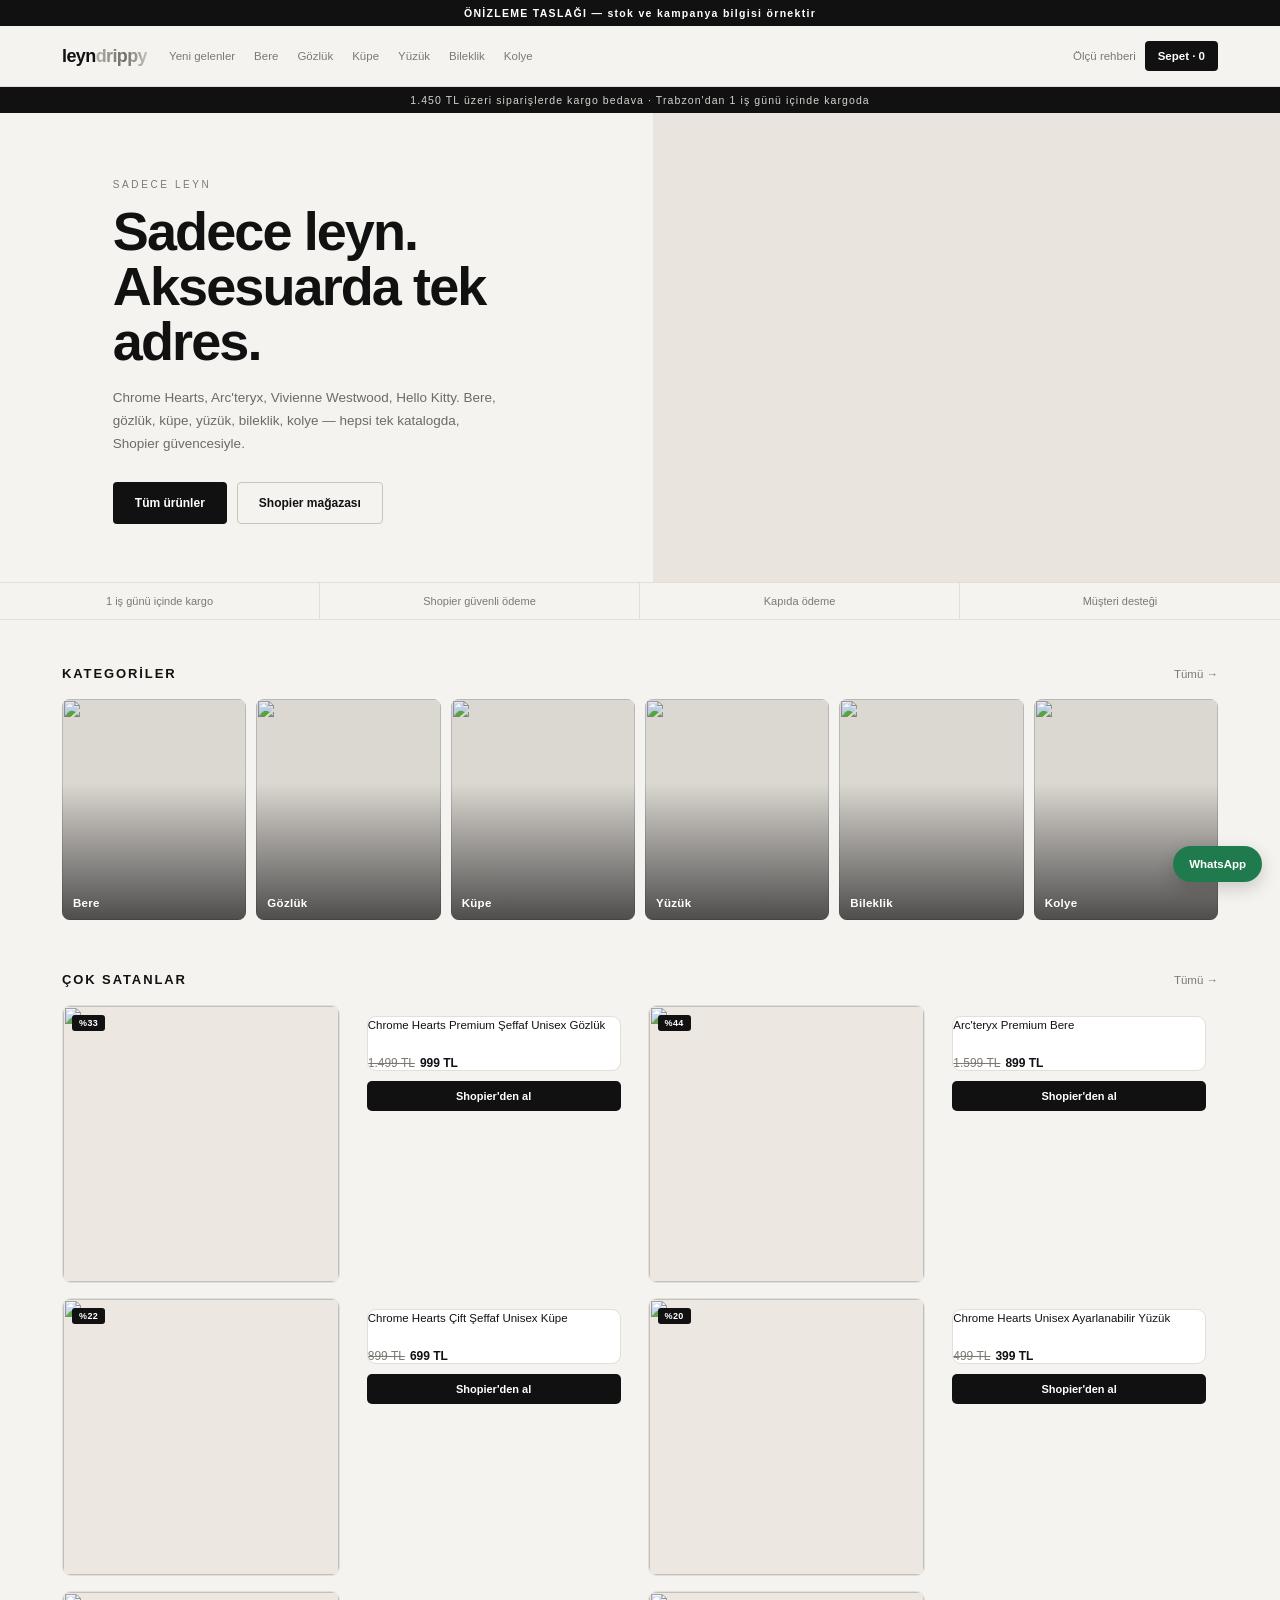
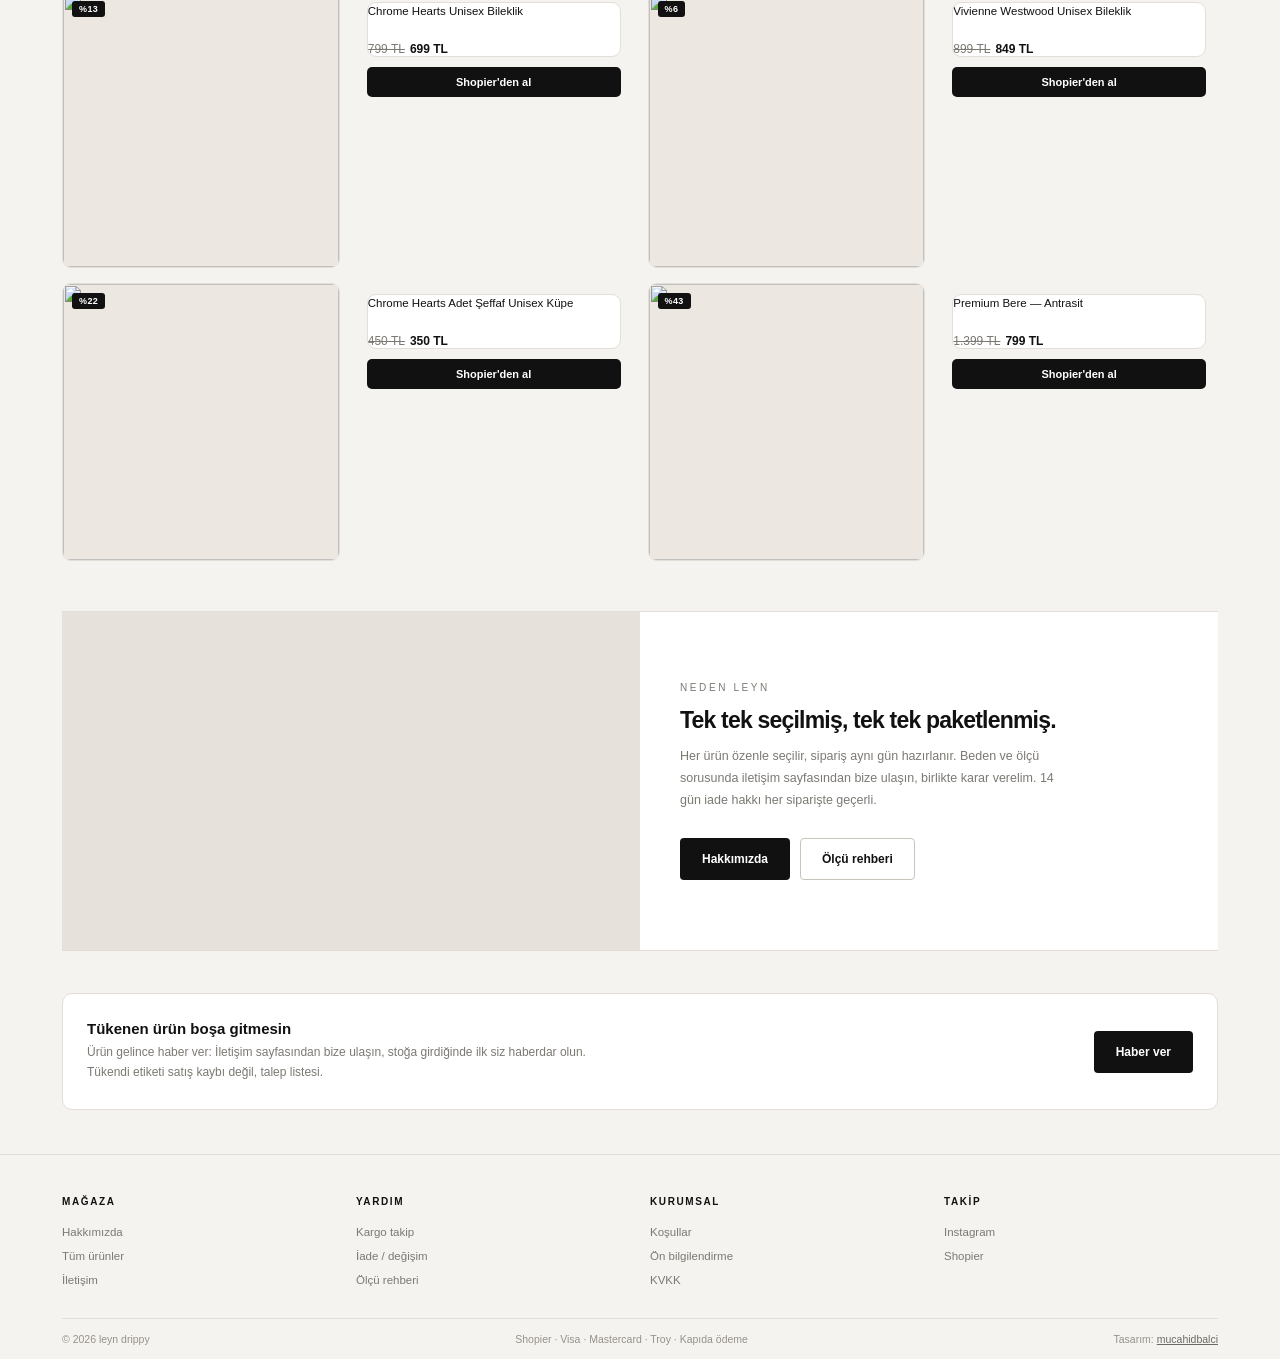
==== commit 35a80b9d: "Update index.html" ====
--- a/index.html
+++ b/index.html
@@ -37,7 +37,7 @@
   <div class="hero-img" style="background-image:url('https://cdn.shopier.app/pictures_large/leyncreative_2fea597671fa8aac687c64fa252d88c7.png')"></div>
 </section>
 
-<div class="usp"><div>1 iş günü içinde kargo</div><div>Shopier güvenli ödeme</div><div>Kapıda ödeme</div><div>WhatsApp destek</div></div>
+<div class="usp"><div>1 iş günü içinde kargo</div><div>Shopier güvenli ödeme</div><div>Kapıda ödeme</div><div>Müşteri desteği</div></div>
 
 <div class="wrap">
   <div class="sec">
@@ -50,14 +50,6 @@
       <a class="tile" href="urunler.html"><img src="https://cdn.shopier.app/pictures_mid/leyncreative_2d8934f8ffb5c287b520d7a0c6345e87.png" alt=""><span>Bileklik</span></a>
       <a class="tile" href="urunler.html"><img src="https://cdn.shopier.app/pictures_mid/leyncreative_3f167aaf11bc9de8ca1c1ed8e8807ff0.png" alt=""><span>Kolye</span></a>
     </div>
-  </div>
-
-  <div class="band dark">
-    <div>
-      <h3 style="color:#fff">WhatsApp durum listemiz</h3>
-      <p>Yeni ürünler önce durumlarda çıkar. Listeye girmek için WhatsApp'tan isim soyisim yazın, sizi ekleyelim. Numaranız kimseyle paylaşılmaz.</p>
-    </div>
-    <a class="btn btn-c" href="https://wa.me/905315595503?text=Merhaba%2C%20durum%20listesine%20kat%C4%B1lmak%20istiyorum.%20%C4%B0sim%20soyisim%3A%20" target="_blank" rel="noopener">Listeye katıl</a>
   </div>
 
   <div class="sec">
@@ -79,7 +71,7 @@
     <div class="split-txt">
       <div class="kick">NEDEN LEYN</div>
       <h3>Tek tek seçilmiş, tek tek paketlenmiş.</h3>
-      <p>Her ürün özenle seçilir, sipariş aynı gün hazırlanır. Beden ve ölçü sorusunda WhatsApp'tan yazın, birlikte karar verelim. 14 gün iade hakkı her siparişte geçerli.</p>
+      <p>Her ürün özenle seçilir, sipariş aynı gün hazırlanır. Beden ve ölçü sorusunda iletişim sayfasından bize ulaşın, birlikte karar verelim. 14 gün iade hakkı her siparişte geçerli.</p>
       <div class="btns"><a class="btn btn-p" href="hakkimizda.html">Hakkımızda</a><a class="btn btn-s" href="olcu-rehberi.html">Ölçü rehberi</a></div>
     </div>
   </div>
@@ -87,9 +79,9 @@
   <div class="band">
     <div>
       <h3>Tükenen ürün boşa gitmesin</h3>
-      <p>Ürün gelince haber ver: WhatsApp'tan yazın, stoğa girdiğinde ilk siz haberdar olun. Tükendi etiketi satış kaybı değil, talep listesi.</p>
+      <p>Ürün gelince haber ver: İletişim sayfasından bize ulaşın, stoğa girdiğinde ilk siz haberdar olun. Tükendi etiketi satış kaybı değil, talep listesi.</p>
     </div>
-    <a class="btn btn-p" href="https://wa.me/905315595503?text=Merhaba%2C%20t%C3%BCkenen%20bir%20%C3%BCr%C3%BCn%20i%C3%A7in%20haber%20almak%20istiyorum" target="_blank" rel="noopener">Haber ver</a>
+    <a class="btn btn-p" href="iletisim.html">Haber ver</a>
   </div>
 </div>
 
@@ -99,7 +91,7 @@
       <div><h4>MAĞAZA</h4><a href="hakkimizda.html">Hakkımızda</a><br><a href="urunler.html">Tüm ürünler</a><br><a href="iletisim.html">İletişim</a></div>
       <div><h4>YARDIM</h4><a href="kargo-iade.html">Kargo takip</a><br><a href="kargo-iade.html">İade / değişim</a><br><a href="olcu-rehberi.html">Ölçü rehberi</a></div>
       <div><h4>KURUMSAL</h4><a href="kargo-iade.html">Koşullar</a><br><a href="kargo-iade.html">Ön bilgilendirme</a><br><a href="kargo-iade.html">KVKK</a></div>
-      <div><h4>TAKİP</h4><a href="https://www.instagram.com/leyndrippy/" target="_blank" rel="noopener">Instagram</a><br><a href="https://wa.me/905315595503" target="_blank" rel="noopener">WhatsApp · 0531 559 55 03</a><br><a href="https://www.shopier.com/leyncreative" target="_blank" rel="noopener">Shopier</a></div>
+      <div><h4>TAKİP</h4><a href="https://www.instagram.com/leyndrippy/" target="_blank" rel="noopener">Instagram</a><br><a href="https://www.shopier.com/leyncreative" target="_blank" rel="noopener">Shopier</a></div>
     </div>
     <div class="fbot"><span>© 2026 leyn drippy</span><span>Shopier · Visa · Mastercard · Troy · Kapıda ödeme</span><span class="sig">Tasarım: <a href="https://mucahidbalci.github.io" target="_blank" rel="noopener">mucahidbalci</a></span></div>
   </div>
--- a/assets/css/style.css
+++ b/assets/css/style.css
@@ -0,0 +1,122 @@
+:root{--bg:#f5f3ef;--card:#fff;--ink:#111112;--mut:#7c7973;--line:#e3ded6;--ch1:#d9d6cf;--ch2:#8e8b84;--rd:#b8402f}
+*{margin:0;padding:0;box-sizing:border-box}
+body{background:var(--bg);color:var(--ink);font-family:'Helvetica Neue',Arial,sans-serif;-webkit-font-smoothing:antialiased;font-size:14px}
+a{color:inherit;text-decoration:none}
+img{display:block}
+.wrap{max-width:1200px;margin:0 auto;padding:0 22px}
+.demo{background:var(--ink);color:#fff;text-align:center;font-size:10.5px;letter-spacing:1.3px;font-weight:600;padding:7px}
+.topbar{background:var(--ink);color:#d8d4cc;text-align:center;font-size:10.5px;letter-spacing:1.1px;padding:7px}
+header{position:sticky;top:0;z-index:60;background:rgba(245,243,239,.95);backdrop-filter:blur(10px);border-bottom:1px solid var(--line)}
+.nav{display:flex;align-items:center;gap:22px;padding:15px 22px;max-width:1200px;margin:0 auto}
+.logo{font-size:18px;font-weight:700;letter-spacing:-.6px;white-space:nowrap}
+.logo i{font-style:normal;background:linear-gradient(92deg,#b9b5ac,#6d6a64 55%,#c8c4bb);-webkit-background-clip:text;background-clip:text;color:transparent}
+.menu{display:flex;gap:19px;font-size:11.5px;color:var(--mut);flex:1}
+.menu a:hover{color:var(--ink)}
+.acts{display:flex;gap:9px;align-items:center}
+.acts a{font-size:11.5px;color:var(--mut)}
+.cart{background:var(--ink);color:#fff!important;font-size:11px;font-weight:700;padding:9px 13px;border-radius:4px}
+.burger{display:none;background:none;border:0;font-size:18px;cursor:pointer}
+.hero{display:grid;grid-template-columns:1.02fr .98fr;min-height:470px;border-bottom:1px solid var(--line)}
+.hero-txt{padding:66px 40px 56px;max-width:580px;margin-left:auto}
+.kick{font-size:10px;letter-spacing:2.6px;color:var(--mut);margin-bottom:14px}
+h1{font-size:clamp(32px,5vw,54px);line-height:1.02;letter-spacing:-1.9px;font-weight:700}
+.hero p{color:#6e6b65;font-size:13.5px;line-height:1.7;margin-top:18px;max-width:390px}
+.btns{display:flex;gap:10px;margin-top:26px;flex-wrap:wrap}
+.btn{font-size:12px;font-weight:700;padding:13px 21px;border-radius:4px;border:1px solid transparent;cursor:pointer;font-family:inherit;display:inline-block}
+.btn-p{background:var(--ink);color:#fff}
+.btn-s{background:none;color:var(--ink);border-color:#c9c4bb}
+.btn-c{background:linear-gradient(120deg,#e6e3dc,#c3bfb6);color:#2b2925}
+.hero-img{background:#e9e5de center/cover no-repeat;position:relative}
+.usp{display:grid;grid-template-columns:repeat(4,1fr);border-bottom:1px solid var(--line)}
+.usp div{padding:12px 8px;text-align:center;font-size:11px;color:var(--mut);border-right:1px solid var(--line)}
+.usp div:last-child{border:0}
+.sec{padding:46px 0 6px}
+.sec-h{display:flex;justify-content:space-between;align-items:baseline;gap:12px;flex-wrap:wrap;margin-bottom:18px}
+.sec-h h2{font-size:13px;letter-spacing:1.9px;font-weight:700}
+.sec-h a{font-size:11.5px;color:var(--mut)}
+.tiles{display:grid;grid-template-columns:repeat(6,1fr);gap:10px}
+.tile{position:relative;aspect-ratio:3/3.6;border-radius:8px;overflow:hidden;background:#e6e2db;display:flex;align-items:flex-end;padding:11px}
+.tile img{position:absolute;inset:0;width:100%;height:100%;object-fit:cover;transition:transform .4s}
+.tile:hover img{transform:scale(1.05)}
+.tile::after{content:"";position:absolute;inset:0;background:linear-gradient(to top,rgba(20,20,22,.72),rgba(20,20,22,.05) 62%)}
+.tile span{position:relative;z-index:2;color:#fff;font-size:11.5px;font-weight:700;letter-spacing:.3px}
+.grid{display:grid;grid-template-columns:repeat(4,1fr);gap:15px}
+.card{background:var(--card);border:1px solid var(--line);border-radius:9px;overflow:hidden;display:flex;flex-direction:column}
+.thumb{position:relative;aspect-ratio:1;background:#ece8e1;overflow:hidden}
+.thumb img{width:100%;height:100%;object-fit:cover;transition:transform .45s}
+.card:hover .thumb img{transform:scale(1.05)}
+.tag{position:absolute;top:9px;left:9px;font-size:9px;font-weight:800;letter-spacing:.4px;padding:3px 7px;border-radius:3px;z-index:2}
+.tag.d{background:var(--ink);color:#fff}
+.tag.s{background:#fff;color:var(--ink);border:1px solid var(--ink)}
+.tag.x{background:#cfcac2;color:#585550}
+.cbody{padding:11px 12px 12px;display:flex;flex-direction:column;flex:1}
+.cname{font-size:11.5px;line-height:1.4;min-height:32px}
+.cprice{font-size:12px;margin-top:7px;color:var(--mut)}
+.cprice s{margin-right:5px}
+.cprice b{color:var(--ink);font-weight:700}
+.buy{margin-top:10px;display:block;text-align:center;background:var(--ink);color:#fff;font-size:11px;font-weight:600;padding:9px;border-radius:5px}
+.buy:hover{background:#2d2d2f}
+.buy.off{background:#e2ded6;color:#7c7973}
+.band{margin:42px 0;padding:26px 24px;background:#fff;border:1px solid var(--line);border-radius:10px;display:flex;justify-content:space-between;align-items:center;gap:20px;flex-wrap:wrap}
+.band h3{font-size:15px;margin-bottom:6px}
+.band p{font-size:12px;color:var(--mut);line-height:1.65;max-width:520px}
+.band.dark{background:var(--ink);border-color:#2a2a2c}
+.band.dark h3{color:#fff}
+.band.dark p{color:#a9a6a0}
+.split{display:grid;grid-template-columns:1fr 1fr;min-height:340px;border-top:1px solid var(--line);border-bottom:1px solid var(--line)}
+.split-img{background:#e6e2db center/cover no-repeat}
+.split-txt{padding:44px 40px;display:flex;flex-direction:column;justify-content:center;background:#fff}
+.split-txt h3{font-size:23px;letter-spacing:-.8px;line-height:1.18}
+.split-txt p{color:var(--mut);font-size:12.5px;line-height:1.75;margin-top:12px;max-width:380px}
+footer{border-top:1px solid var(--line);margin-top:44px;padding:36px 0 0}
+.fcols{display:grid;grid-template-columns:repeat(4,1fr);gap:20px;font-size:11.5px;color:var(--mut);line-height:2.1}
+.fcols h4{color:var(--ink);font-size:10px;letter-spacing:1.6px;margin-bottom:8px}
+.fbot{display:flex;justify-content:space-between;gap:14px;flex-wrap:wrap;border-top:1px solid var(--line);margin-top:26px;padding:14px 0;font-size:10.5px;color:#96928b}
+.sig a{color:#6d6a64;text-decoration:underline}
+.crumbs{font-size:11px;color:var(--mut);padding:18px 0}
+.layout{display:grid;grid-template-columns:206px 1fr;gap:30px;padding-bottom:20px}
+.side h4{font-size:10px;letter-spacing:1.5px;margin:20px 0 9px}
+.side h4:first-child{margin-top:0}
+.side a{display:block;font-size:11.5px;color:var(--mut);line-height:2.1}
+.side a:hover{color:var(--ink)}
+.toolbar{display:flex;justify-content:space-between;align-items:center;gap:12px;flex-wrap:wrap;padding-bottom:15px;border-bottom:1px solid var(--line);margin-bottom:18px;font-size:11.5px;color:var(--mut)}
+.chips{display:flex;gap:7px;flex-wrap:wrap}
+.chip{border:1px solid var(--line);background:none;color:var(--mut);font-size:11px;padding:7px 13px;border-radius:20px;cursor:pointer;font-family:inherit}
+.chip.on{background:var(--ink);color:#fff;border-color:var(--ink);font-weight:600}
+select{background:#fff;border:1px solid var(--line);border-radius:4px;padding:8px 10px;font-size:11.5px;font-family:inherit;color:var(--ink)}
+.pdp{display:grid;grid-template-columns:1.1fr 1fr;gap:34px;padding-bottom:20px}
+.gal-main{aspect-ratio:1;background:#ece8e1;border-radius:9px;overflow:hidden;border:1px solid var(--line)}
+.gal-main img{width:100%;height:100%;object-fit:cover}
+.gal-thumbs{display:flex;gap:8px;margin-top:8px}
+.gal-thumbs div{width:62px;aspect-ratio:1;border-radius:5px;overflow:hidden;border:1px solid transparent;cursor:pointer;background:#ece8e1}
+.gal-thumbs div.on{border-color:var(--ink)}
+.gal-thumbs img{width:100%;height:100%;object-fit:cover}
+.pdp h1{font-size:25px;letter-spacing:-.7px;line-height:1.2}
+.pdp .pp{font-size:21px;font-weight:700;margin:12px 0 4px}
+.pdp .pp s{font-size:13px;color:var(--mut);font-weight:400;margin-right:8px}
+.pdp .inst{font-size:11px;color:#8a857d}
+.sizes{display:flex;gap:7px;flex-wrap:wrap;margin:18px 0}
+.size{border:1px solid var(--line);background:#fff;font-size:11.5px;padding:9px 14px;border-radius:4px;cursor:pointer;font-family:inherit}
+.size.on{background:var(--ink);color:#fff;border-color:var(--ink);font-weight:700}
+.row{display:flex;gap:10px;margin:16px 0}
+.row .btn{flex:1;text-align:center}
+.acc{border-top:1px solid var(--line);margin-top:18px}
+.acc details{border-bottom:1px solid var(--line)}
+.acc summary{font-size:12px;padding:14px 0;cursor:pointer;list-style:none}
+.acc summary::-webkit-details-marker{display:none}
+.acc p{font-size:11.5px;color:var(--mut);line-height:1.8;padding-bottom:14px}
+.page{max-width:800px;padding:24px 0 10px}
+.page h1{font-size:31px;letter-spacing:-1px}
+.page h2{font-size:15px;margin:26px 0 8px}
+.page p,.page li{font-size:13px;color:#585550;line-height:1.9}
+.page ul{padding-left:18px;margin-top:8px}
+table{width:100%;border-collapse:collapse;margin-top:14px;font-size:12px}
+th,td{border:1px solid var(--line);padding:10px;text-align:left;color:#585550}
+th{background:#fff;color:var(--ink);font-weight:700}
+.field{margin-bottom:14px}
+.field label{display:block;font-size:11px;color:var(--mut);margin-bottom:6px}
+.field input,.field textarea{width:100%;background:#fff;border:1px solid var(--line);border-radius:4px;padding:11px;font-size:12.5px;font-family:inherit}
+.toast{position:fixed;bottom:22px;left:50%;transform:translateX(-50%);background:var(--ink);color:#fff;font-size:12px;font-weight:700;padding:12px 20px;border-radius:5px;z-index:200;display:none}
+.toast.on{display:block}
+.wafloat{position:fixed;right:18px;bottom:18px;background:#1f7a4d;color:#fff;font-size:11.5px;font-weight:700;padding:12px 16px;border-radius:30px;z-index:150;box-shadow:0 6px 18px rgba(0,0,0,.18)}
+@media(max-width:960px){.grid{grid-template-columns:repeat(2,1fr)}.tiles{grid-template-columns:repeat(3,1fr)}.menu{display:none}.burger{display:block}.menu.open{display:flex;position:absolute;top:100%;left:0;right:0;background:var(--bg);flex-direction:column;padding:18px 22px;border-bottom:1px solid var(--line)}.hero{grid-template-columns:1fr}.hero-txt{padding:40px 22px;margin:0}.hero-img{min-height:280px;order:-1}.usp{grid-template-columns:repeat(2,1fr)}.usp div:nth-child(2){border-right:0}.layout{grid-template-columns:1fr}.side{display:none}.pdp{grid-template-columns:1fr}.split{grid-template-columns:1fr}.fcols{grid-template-columns:repeat(2,1fr)}}
